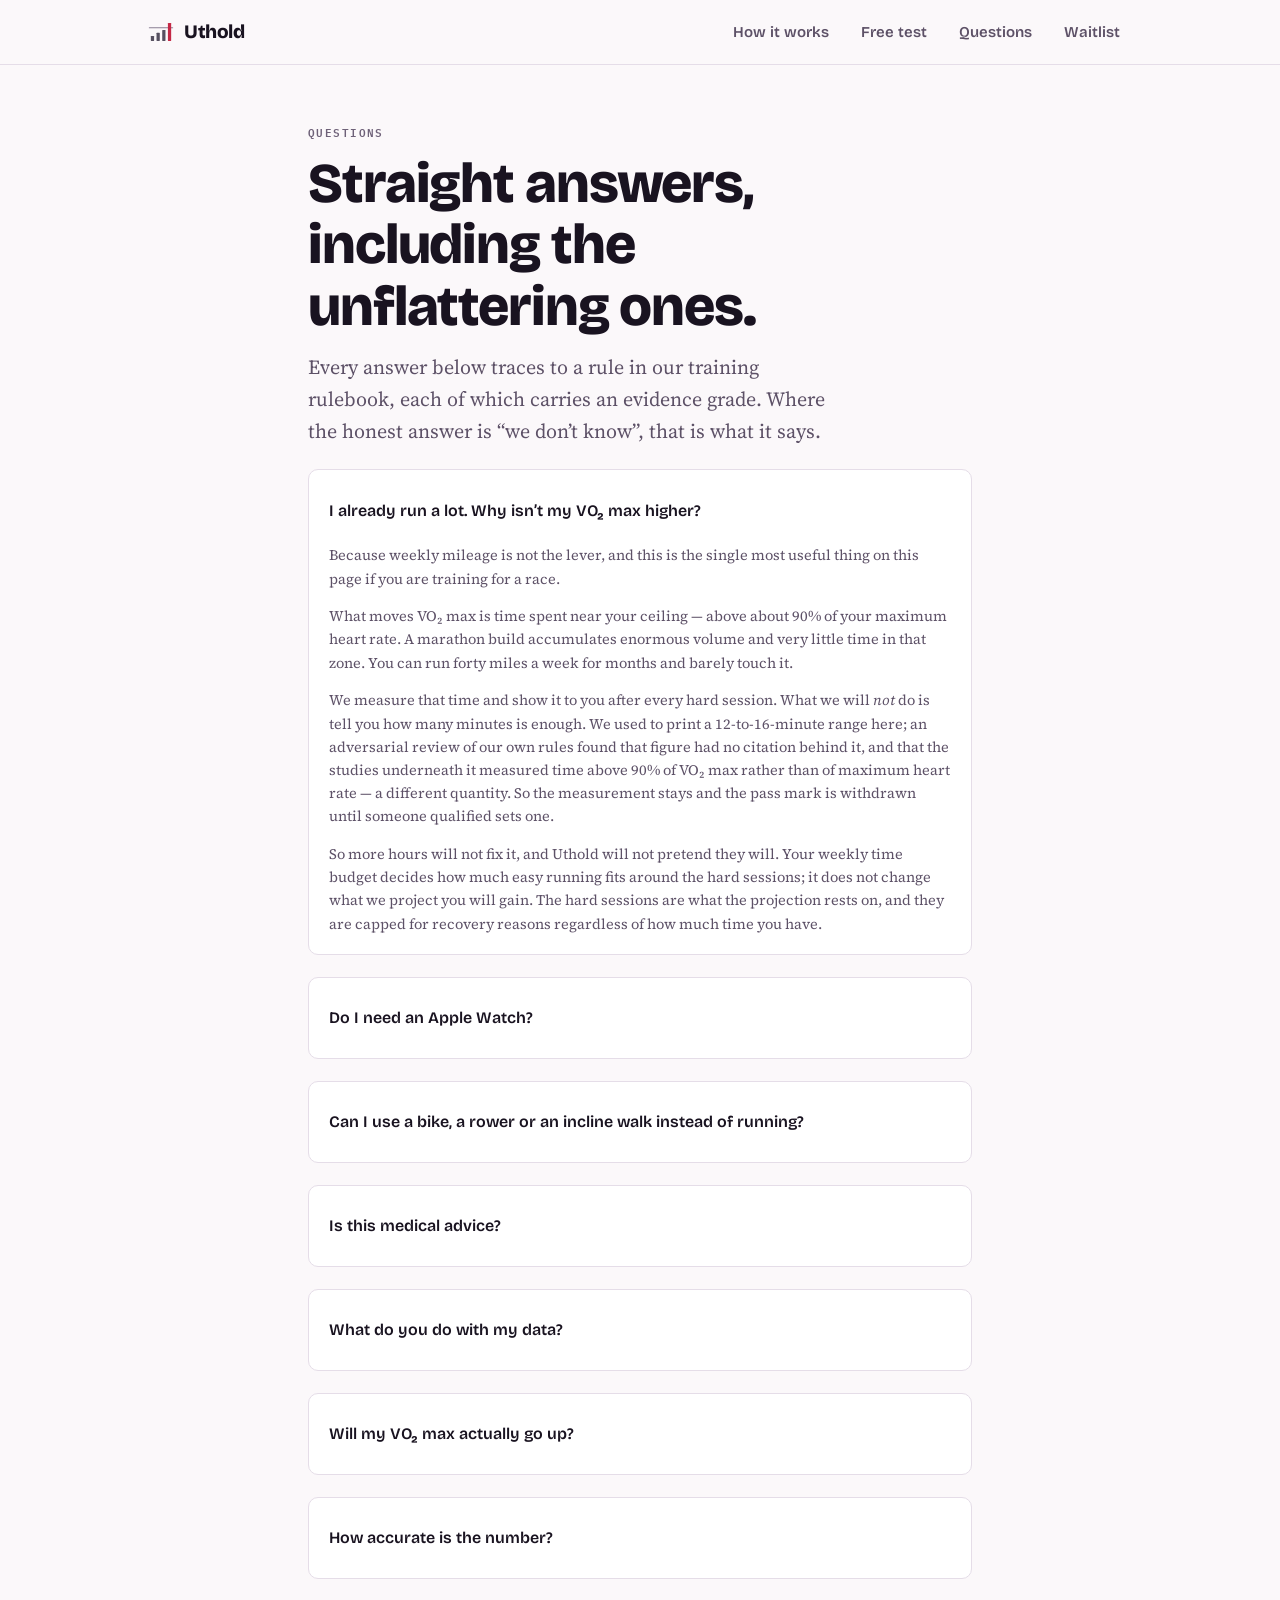
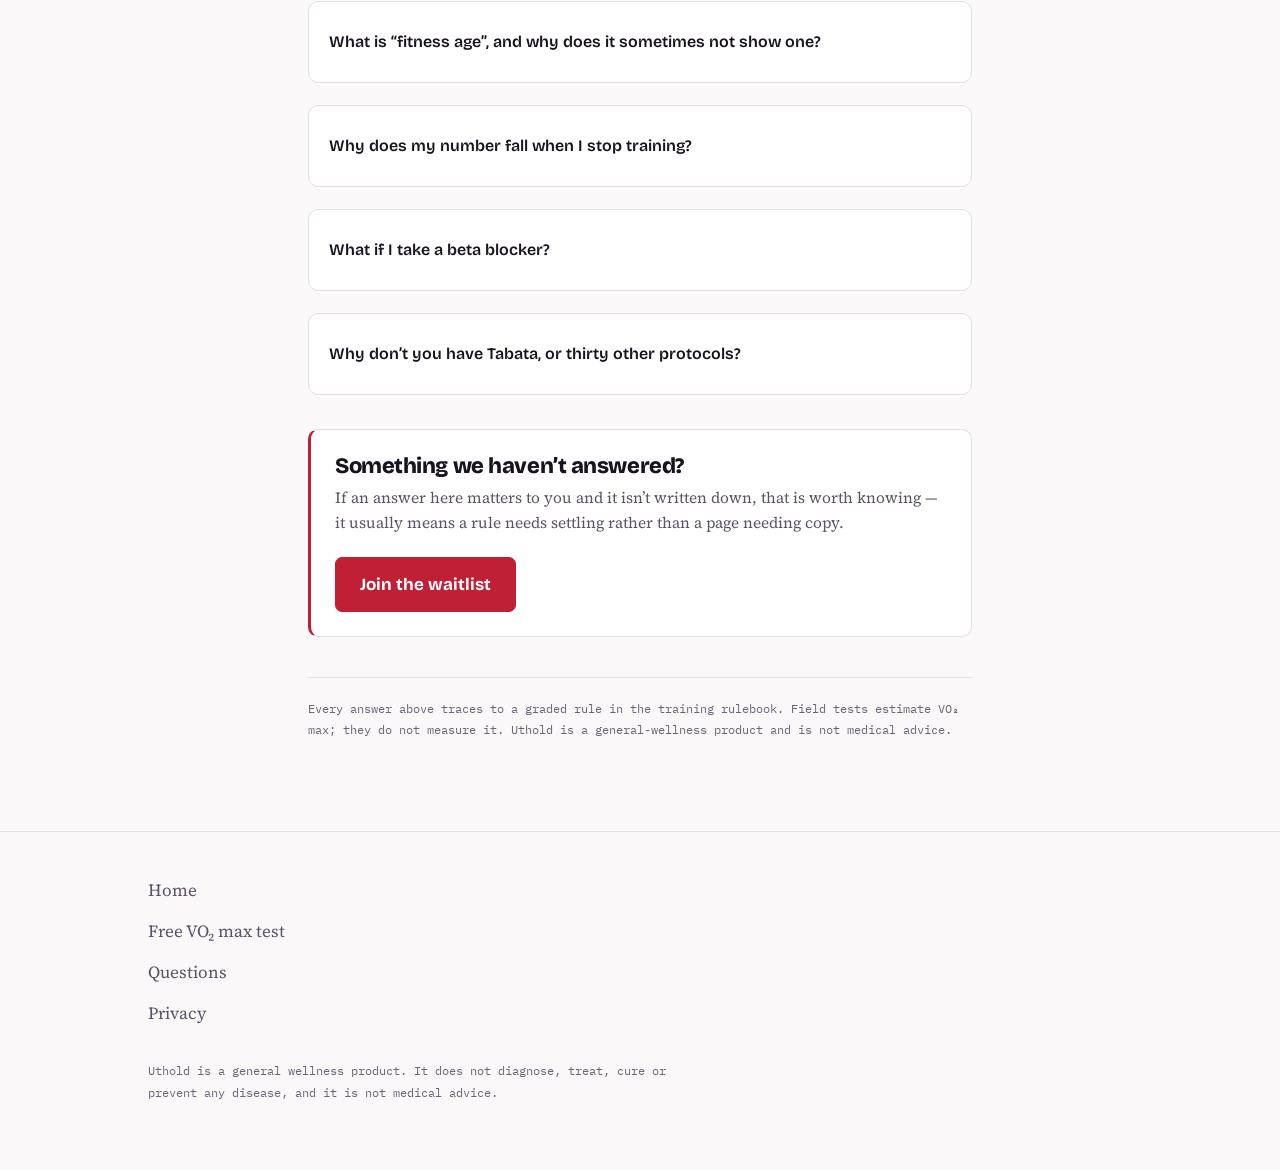
==== faq.html @ 78f5badb "Withdraw the 12-16 minute pass mark Co-Authored-By: Claude Opus 5 (1M context) <noreply@anthropic.co" ====
<!doctype html>
<html lang="en">
<head>
<meta charset="utf-8">
<meta name="viewport" content="width=device-width,initial-scale=1">
<!-- PRE-LAUNCH: delete this line at launch (see README.md) -->
<meta name="robots" content="noindex">
<title>Questions — Uthold</title>
<meta name="description" content="Straight answers about VO₂ max, what training can and cannot change, how accurate a field test is, and what Uthold does with your data.">
<link rel="icon" href="brand/favicon.svg" type="image/svg+xml">
<link rel="apple-touch-icon" href="brand/png/apple-touch-icon.png">
<link rel="preconnect" href="https://fonts.googleapis.com">
<link rel="preconnect" href="https://fonts.gstatic.com" crossorigin>
<link rel="stylesheet" href="https://fonts.googleapis.com/css2?family=Bricolage+Grotesque:opsz,wght@12..96,400;12..96,600;12..96,800&family=Source+Serif+4:opsz,wght@8..60,400;8..60,600&family=IBM+Plex+Mono:wght@400;500;600&display=swap">
<link rel="stylesheet" href="site.css">
<link rel="stylesheet" href="test.css">
</head>
<body>
<a class="skip" href="#main">Skip to content</a>

<header class="site-head">
  <div class="wrap">
    <a class="brand" href="index.html">
      <svg viewBox="0 0 64 64" aria-hidden="true" focusable="false">
        <rect x="2" y="20" width="60" height="3" rx="1.5" fill="var(--mark-ceiling)"/>
        <rect x="7" y="42" width="8" height="12" rx="1" fill="var(--mark-bars)"/>
        <rect x="21" y="34" width="8" height="20" rx="1" fill="var(--mark-bars)"/>
        <rect x="35" y="27" width="8" height="27" rx="1" fill="var(--mark-bars)"/>
        <rect x="49" y="10" width="8" height="44" rx="1" fill="var(--mark-hero)"/>
      </svg>
      Uthold
    </a>
    <nav class="site-nav" aria-label="Main">
      <a href="index.html#how">How it works</a>
      <a href="test.html">Free test</a>
      <a href="faq.html" aria-current="page">Questions</a>
      <a href="index.html#waitlist">Waitlist</a>
    </nav>
  </div>
</header>

<main id="main">
<div class="wrap">
  <header>
    <p class="eyebrow">Questions</p>
    <h1>Straight answers, including the unflattering ones.</h1>
    <p class="deck">Every answer below traces to a rule in our training rulebook, each of which
    carries an evidence grade. Where the honest answer is “we don’t know”, that is what it says.</p>
  </header>

  <details open>
    <summary>I already run a lot. Why isn’t my VO₂ max higher?</summary>
    <p style="margin-top:12px">Because weekly mileage is not the lever, and this is the single most
    useful thing on this page if you are training for a race.</p>
    <p>What moves VO₂ max is time spent near your ceiling — above about 90% of your maximum heart
    rate. A marathon build accumulates enormous volume and very little time in that zone. You can
    run forty miles a week for months and barely touch it.</p>
    <p>We measure that time and show it to you after every hard session. What we will <i>not</i>
    do is tell you how many minutes is enough. We used to print a 12-to-16-minute range here; an
    adversarial review of our own rules found that figure had no citation behind it, and that the
    studies underneath it measured time above 90% of VO₂ max rather than of maximum heart rate —
    a different quantity. So the measurement stays and the pass mark is withdrawn until someone
    qualified sets one.</p>
    <p style="margin-bottom:0">So more hours will not fix it, and Uthold will not pretend they
    will. Your weekly time budget decides how much easy running fits around the hard sessions; it
    does not change what we project you will gain. The hard sessions are what the projection rests
    on, and they are capped for recovery reasons regardless of how much time you have.</p>
  </details>
  <details>
    <summary>Do I need an Apple Watch?</summary>
    <p style="margin-top:12px">No. The <a href="test.html">field test on this site</a> runs in your
    browser with nothing but a stopwatch and somewhere flat to run or walk, and you can enter
    results by hand.</p>
    <p style="margin-bottom:0">A watch helps, because time above 90% of your maximum heart rate is
    the thing worth measuring and a chest strap or watch is how you measure it. Without one you
    still get the plan and the sessions; you lose the per-session feedback on whether you actually
    hit the intensity.</p>
  </details>
  <details>
    <summary>Can I use a bike, a rower or an incline walk instead of running?</summary>
    <p style="margin-top:12px">Yes, and the app supports it. But a swap is an <b>adaptation</b>,
    not a translation, and that distinction is the whole answer.</p>
    <p>Your maximum heart rate is not the same on a bike as it is running, and the gap is not a
    fixed number you can subtract. A heart-rate band derived from running can land at or above your
    actual maximum on a bike — which would turn a hard-but-doable interval into one nobody can
    complete. So we do not carry targets across modalities automatically, and we do not apply a
    universal offset, because there isn’t a defensible one.</p>
    <p style="margin-bottom:0">Where a modality-specific target exists, we use it. Where one
    doesn’t, the session falls back to effort-based guidance within whatever safety restrictions
    apply to you. Effort guidance does not guarantee a particular percentage of maximum.</p>
  </details>
  <details>
    <summary>Is this medical advice?</summary>
    <p style="margin-top:12px">No. Uthold is a general-wellness product. It does not diagnose,
    treat, cure or prevent any condition, and nothing in it is medical advice. If you have a
    reason to check with a doctor before training hard, check with a doctor.</p>
    <p>What we do have, which a disclaimer is not, is a screening step that can actually stop you.
    Report chest pain or pressure, unusual breathlessness, dizziness, fainting or palpitations and
    the app stops <b>all</b> training — not just the hard sessions — until you confirm a clinician
    has cleared you. Other answers restrict you to light activity only, which is less than the
    moderate training an all-clear allows.</p>
    <p style="margin-bottom:0">The same stop rule appears inside every hard session. If it triggers
    mid-workout the lock applies from that moment, and only confirmed clearance lifts it — not time
    passing, and not simply feeling better. It is a gate, not a notice you click past.</p>
  </details>
  <details>
    <summary>What do you do with my data?</summary>
    <p style="margin-top:12px">The field test on this site computes everything in your browser and
    transmits nothing. No account, no cookie from us, no record kept. Close the tab and it is gone.
    If you join the waitlist we store your email address and nothing else — your test result is
    never attached to it.</p>
    <p>In the app, health data is read-only and limited to the three types actually used. Nothing
    is passed to advertising or analytics, because there is no advertising or analytics SDK in it.
    The privacy manifest declares zero collected data types.</p>
    <p style="margin-bottom:0">One thing worth saying because most apps never check: we had written
    “never iCloud”, and then found the stored health record was being swept into ordinary device
    backups anyway. We fixed it. The full detail is in the <a href="privacy.html">privacy
    policy</a>, which is still a draft pending legal review.</p>
  </details>
  <details>
    <summary>Will my VO₂ max actually go up?</summary>
    <p style="margin-top:12px">Probably, and we will tell you roughly how much as a <b>range</b>,
    never a single number and never a promise. Over twelve weeks at the recommended time budget,
    people starting below the 40th percentile for their age typically gain about 2 to 5 mL/kg/min.
    Between the 40th and 79th, about 2 to 4.5.</p>
    <p>Above the 80th percentile the band we use starts at <b>zero</b>, deliberately. If you are
    already fit, a twelve-week block may not move the number at all, and an app that promises
    otherwise is guessing. Those bands describe what most people reach. They are not a floor, and
    individual responses vary a lot.</p>
    <p style="margin-bottom:0">There is a second catch worth knowing up front: a field test cannot
    resolve a small change. See the next answer.</p>
  </details>
  <details>
    <summary>How accurate is the number?</summary>
    <p style="margin-top:12px">A field test <b>estimates</b> VO₂ max. It does not measure it. Only
    a lab test with a mask measures it.</p>
    <p>The practical consequence is specific. For the Cooper 12-minute run, our <b>estimated</b>
    threshold for telling two comparable tests apart is about <b>320 metres</b>, which works out to
    roughly 7.2 mL/kg/min. For the Rockport walk it is about 4.5. A retest that moves less than
    that, we treat as inside the noise and say so rather than congratulating you. That threshold is
    our own working estimate, not a settled figure. And note the reverse: a change we cannot detect
    is not the same as no change.</p>
    <p style="margin-bottom:0">Watch estimates have their own problem — a wearable VO₂ max trend
    carries something like <b>13.3% error</b>, which is wider than most of the gains anyone is
    trying to see. That is why the app leads on minutes above 90% of your maximum heart rate, which
    is measured directly, instead of on a noisy weekly VO₂ max line.</p>
  </details>
  <details>
    <summary>What is “fitness age”, and why does it sometimes not show one?</summary>
    <p style="margin-top:12px">It is a <b>reference-equivalent</b> fitness age: the age at which
    the median person of your sex has the VO₂ max you just recorded. That is all it is. It is not
    your biological age, and it is not years added to or taken off your life — we will not put a
    number on either of those, because nothing here supports one.</p>
    <p>The reference is the Norwegian HUNT study, which covers roughly ages 20 to 70 and up.
    Beyond those edges no exact number is honest, because the reference cannot place you. So the
    app shows nothing rather than handing you the nearest row, and the free test on this site
    shows a bound instead — “75+”, or “25 or under”. A bound is true of anyone past the table;
    a number would be a claim about you specifically.</p>
    <p>That sounds pedantic until you see what the alternative does. Our own first implementation
    clamped to the edge of the table, so any male reading at or below 35.3 came back as “fitness
    age 75” however far below it went — meaning an 85-year-old with a genuinely poor result was
    told he had the fitness of a 75-year-old. Ten years <i>younger</i>, purely because the
    reference ran out. We had even written a test that asserted that behaviour, which is how it
    survived long enough to be embarrassing.</p>
    <p style="margin-bottom:0">It is worth knowing that other apps ship the clamped version as a
    feature. An app that tells you your fitness age is 23 and congratulates you on reversing ageing
    is usually telling you its table ran out. One more limit worth stating: HUNT's rows are age
    <i>groups</i>, not single years — the oldest is an open-ended 70 and over that cannot tell 72
    from 88 — so a fitness age near the edges is coarser than a single number makes it look.
    Norms from Loe et al., PLOS ONE, used under CC&nbsp;BY.</p>
  </details>

  <details>
    <summary>Why does my number fall when I stop training?</summary>
    <p style="margin-top:12px">Because that is what VO₂ max does, and it is why it has a sawtooth
    shape for anyone who trains in cycles. It climbs through a build, then falls back after the
    event. The fall is normal. It is also largely optional.</p>
    <p>The useful finding here is about <i>what</i> you cut. In the research, cutting training
    <b>volume</b> by two thirds held VO₂ max for fifteen weeks. Cutting the <b>intensity</b> by a
    third lost it. So between events, one or two genuinely hard sessions a week can hold a number
    that took months to build, while everything around them gets much smaller.</p>
    <p style="margin-bottom:0">Being straight about that evidence: it was measured in people who
    reduced their training, not in people who stopped and came back, and the subjects were young
    and previously untrained. It is a sound principle to plan around rather than a promise about
    your number, and how quickly fitness fades after fifty has not really been studied.</p>
  </details>
  <details>
    <summary>What if I take a beta blocker?</summary>
    <p style="margin-top:12px">We ask, and if you do, <b>we withhold heart-rate targets entirely</b>
    rather than adjusting them.</p>
    <p>Rate-limiting medication — beta blockers, verapamil, diltiazem, ivabradine and others —
    lowers your maximum heart rate by an amount nobody can predict from your age. There are
    published correction equations. The best of them, built for exactly this population, still
    carries around 18 beats per minute of error, which is wide enough to put a “90% of maximum”
    target somewhere unhelpful or somewhere unsafe. So we do not apply one.</p>
    <p style="margin-bottom:0">Instead the app uses, in order: a current exercise prescription from
    your clinician if you have one, targets measured while on your current medication, or
    effort-and-talk-test guidance. If your medication or dose changes, stored targets are
    invalidated rather than carried forward.</p>
  </details>
  <details>
    <summary>Why don’t you have Tabata, or thirty other protocols?</summary>
    <p style="margin-top:12px">Because we ship what we can defend, and a long protocol list is
    easier to market than to justify.</p>
    <p>Tabata is the clearest example. The 1996 study used a cycle ergometer at about 170% of
    VO₂ max-equivalent demand, in <b>seven young male physical-education students</b>, four
    exhaustive days a week plus a fifth day of additional work. The speed-skating team people
    remember was the protocol’s coaching origin, not the study population. The twenty-seconds-on
    version marketed today inherits none of that and cannot inherit its results. When researchers
    tested the marketed cycling version properly — 65 relatively sedentary adults aged 18 to 28,
    eight weeks — fitness improved with <b>no significant advantage</b> over the comparison
    programmes, and <b>lower enjoyment</b>.</p>
    <p style="margin-bottom:0">Our library is deliberately short, and every session in it carries
    an evidence grade you can read. Some are graded as unvalidated defaults, and we label them that
    way rather than dressing them up.</p>
  </details>

  <div class="after-test" style="margin-top:34px">
    <h2>Something we haven’t answered?</h2>
    <p>If an answer here matters to you and it isn’t written down, that is worth knowing — it
    usually means a rule needs settling rather than a page needing copy.</p>
    <a class="btn btn-primary" href="index.html#waitlist">Join the waitlist</a>
  </div>

  <footer>
    Every answer above traces to a graded rule in the training rulebook. Field tests estimate
    VO₂ max; they do not measure it. Uthold is a general-wellness product and is not medical advice.
  </footer>
</div>
</main>

<footer class="site-foot">
  <div class="wrap">
    <nav aria-label="Footer">
      <a href="index.html">Home</a>
      <a href="test.html">Free VO₂ max test</a>
      <a href="faq.html">Questions</a>
      <a href="privacy.html">Privacy</a>
    </nav>
    <p class="fine">Uthold is a general wellness product. It does not diagnose, treat, cure or
    prevent any disease, and it is not medical advice.</p>
  </div>
</footer>
</body>
</html>
---- site.css ----
/* Uthold — shared styles for the site and the field test.
   Tokens follow the measured palette in the root CLAUDE.md. Two values that
   vo2test.html shipped were below the floor and are corrected here:
     dark  ink-3 #7C6F87 -> #8A7F94   (was 4.01:1, text needs 4.5)
     dark  rule-2 #453B50 -> #736C7C  (was 1.65:1, control borders need 3.0)
     light ink-3 #8C7F96 -> #6E6178   (was 3.56:1)
     light rule-2 #D3C8D8 -> #8C7F96  (was 1.61:1)
     dark  sunk  #241E2D -> #1B1622   (put ink-3 at 4.27:1; also now properly
                                       recessed, as sunk already is in light)
   Run web/brand/contrast.mjs before changing any of them. */

:root{
  --ground:#FBF8FA; --surface:#FFFFFF; --sunk:#F3EEF3;
  --ink:#191320; --ink-2:#5D5167; --ink-3:#6E6178;
  --rule:#E5DDE8; --rule-2:#8C7F96;
  --arterial:#C01F35; --venous:#3A2F6E; --band:rgba(192,31,53,.07); --on-accent:#FFFFFF;
  --good:#15705A; --warn:#8A5210;
  --mark-bars:#565060; --mark-ceiling:#8A7F94; --mark-hero:#C42846;
  --display:"Bricolage Grotesque","Helvetica Neue",Arial,sans-serif;
  --body:"Source Serif 4",Georgia,serif;
  --mono:"IBM Plex Mono",ui-monospace,Menlo,monospace;
  --pad:clamp(16px,5vw,48px);
  --maxw:1080px;
}
@media (prefers-color-scheme:dark){:root:not([data-theme="light"]){
  --ground:#141019; --surface:#1D1825; --sunk:#1B1622;
  --ink:#F3EEF5; --ink-2:#A79AB1; --ink-3:#8A7F94;
  --rule:#3A3343; --rule-2:#736C7C;
  --arterial:#FF6376; --venous:#9A8BE8; --band:rgba(255,99,118,.10); --on-accent:#141019;
  --good:#4CC79F; --warn:#E0A356;
  --mark-bars:#A79AB1; --mark-ceiling:#6A6471; --mark-hero:#FF6376;
}}
:root[data-theme="dark"]{
  --ground:#141019; --surface:#1D1825; --sunk:#1B1622;
  --ink:#F3EEF5; --ink-2:#A79AB1; --ink-3:#8A7F94;
  --rule:#3A3343; --rule-2:#736C7C;
  --arterial:#FF6376; --venous:#9A8BE8; --band:rgba(255,99,118,.10); --on-accent:#141019;
  --good:#4CC79F; --warn:#E0A356;
  --mark-bars:#A79AB1; --mark-ceiling:#6A6471; --mark-hero:#FF6376;
}

*{box-sizing:border-box}
html{scroll-behavior:smooth}
body{margin:0;background:var(--ground);color:var(--ink);font-family:var(--body);
  font-size:17px;line-height:1.6;-webkit-font-smoothing:antialiased}
h1,h2,h3{font-family:var(--display);letter-spacing:-.02em;margin:0;line-height:1.1;text-wrap:balance}
p{margin:0 0 1em}
a{color:var(--arterial)}
a:hover{text-decoration-thickness:2px}
:focus-visible{outline:3px solid var(--arterial);outline-offset:3px;border-radius:3px}
img{max-width:100%;height:auto}
.wrap{max-width:var(--maxw);margin:0 auto;padding:0 var(--pad)}
.narrow{max-width:760px}
.eyebrow{font-family:var(--mono);font-size:11px;font-weight:600;letter-spacing:.13em;
  text-transform:uppercase;color:var(--ink-3);margin:0}
.skip{position:absolute;left:-9999px;top:0;background:var(--surface);color:var(--ink);
  padding:12px 18px;z-index:10;border:2px solid var(--arterial);border-radius:0 0 6px 0}
.skip:focus{left:0}

/* ---- header ---- */
.site-head{border-bottom:1px solid var(--rule);position:sticky;top:0;z-index:5;
  background:color-mix(in srgb,var(--ground) 92%,transparent);backdrop-filter:blur(8px)}
.site-head .wrap{display:flex;align-items:center;justify-content:space-between;gap:16px;
  min-height:64px;padding-top:10px;padding-bottom:10px}
.brand{display:flex;align-items:center;gap:10px;text-decoration:none;color:var(--ink);
  font-family:var(--display);font-weight:800;font-size:19px;letter-spacing:-.02em}
.brand svg{width:26px;height:26px;flex:none}
.site-nav{display:flex;align-items:center;gap:8px;flex-wrap:wrap}
.site-nav a{font-family:var(--display);font-size:15px;font-weight:600;color:var(--ink-2);
  text-decoration:none;padding:10px 12px;border-radius:6px;min-height:44px;display:flex;align-items:center}
.site-nav a:hover{color:var(--ink);background:var(--sunk)}

/* ---- buttons: min 44x44 touch targets ---- */
.btn{display:inline-flex;align-items:center;justify-content:center;gap:9px;
  min-height:48px;padding:13px 24px;border-radius:7px;border:1px solid transparent;
  font-family:var(--display);font-weight:700;font-size:17px;text-decoration:none;cursor:pointer}
/* white on the dark-theme accent is 2.88:1 — the label must flip with the theme */
.btn-primary{background:var(--arterial);color:var(--on-accent);border-color:var(--arterial)}
.btn-primary:hover{filter:brightness(1.08)}
.btn-ghost{background:transparent;color:var(--ink);border-color:var(--rule-2)}
.btn-ghost:hover{background:var(--sunk)}

/* ---- hero ---- */
/* vertical only: .hero is itself a .wrap, whose horizontal padding is the page gutter */
.hero{padding-top:clamp(48px,9vw,104px);padding-bottom:clamp(36px,6vw,64px)}
.hero h1{font-size:clamp(38px,6.6vw,68px);font-weight:800;margin:14px 0 0;max-width:16ch}
.hero .deck{font-size:clamp(18px,2.1vw,22px);color:var(--ink-2);margin:20px 0 0;max-width:54ch}
.cta-row{display:flex;gap:14px;flex-wrap:wrap;margin-top:32px;align-items:center}
.cta-note{font-family:var(--mono);font-size:12px;color:var(--ink-3);letter-spacing:.04em}

/* ---- generic section ---- */
section{padding:clamp(40px,7vw,80px) 0;border-top:1px solid var(--rule)}
section h2{font-size:clamp(26px,3.6vw,38px);font-weight:800;max-width:20ch}
section .lede{color:var(--ink-2);margin-top:14px;max-width:58ch;font-size:18px}

/* ---- the contrast: two columns ---- */
.versus{display:grid;grid-template-columns:repeat(2,minmax(0,1fr));gap:18px;margin-top:34px}
.vcard{background:var(--surface);border:1px solid var(--rule);border-radius:10px;padding:24px}
.vcard.ours{border-color:var(--arterial)}
.vcard h3{font-size:19px;font-weight:700;margin-bottom:10px}
.vcard p{color:var(--ink-2);font-size:15.5px;margin:0}
.vtag{font-family:var(--mono);font-size:10.5px;letter-spacing:.11em;text-transform:uppercase;
  color:var(--ink-3);display:block;margin-bottom:12px}
.vcard.ours .vtag{color:var(--arterial)}

/* ---- steps ---- */
.steps{display:grid;grid-template-columns:repeat(3,minmax(0,1fr));gap:20px;margin-top:38px;
  counter-reset:step}
.step{background:var(--surface);border:1px solid var(--rule);border-radius:10px;padding:24px}
.step h3{font-size:18px;font-weight:700;margin:14px 0 8px}
.step p{color:var(--ink-2);font-size:15.5px;margin:0}
.step .n{counter-increment:step;font-family:var(--mono);font-size:12px;font-weight:600;
  letter-spacing:.1em;color:var(--arterial)}
.step .n::before{content:"STEP " counter(step)}

/* ---- screenshots ---- */
.shots{display:grid;grid-template-columns:repeat(3,minmax(0,1fr));gap:24px;margin-top:38px}
.shot figcaption{font-size:15px;color:var(--ink-2);margin-top:14px}
.shot b{color:var(--ink);font-family:var(--display)}
.shot img{border-radius:14px;border:1px solid var(--rule);display:block;width:100%}

/* ---- evidence ---- */
.ev{background:var(--surface);border:1px solid var(--rule);border-left:3px solid var(--arterial);
  border-radius:8px;padding:22px 24px;margin-top:30px;max-width:64ch}
.ev p:last-child{margin-bottom:0}
.ev cite{display:block;font-family:var(--mono);font-size:11.5px;color:var(--ink-3);
  font-style:normal;margin-top:14px;line-height:1.7}

/* ---- waitlist ---- */
.signup{background:var(--surface);border:1px solid var(--rule);border-radius:10px;
  padding:clamp(24px,4vw,38px);margin-top:30px;max-width:620px}
.signup label{display:block;font-family:var(--mono);font-size:11px;letter-spacing:.09em;
  text-transform:uppercase;color:var(--ink-3);margin-bottom:6px}
.signup input[type=email]{width:100%;padding:13px 14px;min-height:48px;font-family:var(--mono);
  font-size:15px;color:var(--ink);background:var(--ground);border:1px solid var(--rule-2);border-radius:6px}
.signup .btn{width:100%;margin-top:14px}
.signup .small{font-size:14px;color:var(--ink-2);margin:16px 0 0}

/* ---- footer ---- */
.site-foot{border-top:1px solid var(--rule);padding:38px 0 56px;margin-top:20px}
.foot-grid{display:flex;justify-content:space-between;gap:28px;flex-wrap:wrap;align-items:flex-start}
.site-foot a{color:var(--ink-2);text-decoration:none;display:block;padding:7px 0;min-height:24px}
.site-foot a:hover{color:var(--ink);text-decoration:underline}
.fine{font-family:var(--mono);font-size:11.5px;line-height:1.85;color:var(--ink-3);
  margin-top:26px;max-width:80ch}

@media (max-width:860px){
  .versus,.steps,.shots{grid-template-columns:1fr}
  .shots{max-width:420px}
}
@media (prefers-reduced-motion:reduce){
  html{scroll-behavior:auto}
  *{transition:none!important;animation:none!important}
}

/* ---- single-screenshot showcase ---- */
.showcase{display:grid;grid-template-columns:minmax(0,340px) minmax(0,1fr);gap:clamp(28px,5vw,64px);
  margin-top:38px;align-items:center}
.showcase img{border-radius:16px;border:1px solid var(--rule);display:block;width:100%}
.showcase dl{margin:0}
.showcase dt{font-family:var(--display);font-weight:700;font-size:18px;margin-top:24px}
.showcase dt:first-of-type{margin-top:0}
.showcase dd{margin:7px 0 0;color:var(--ink-2);font-size:15.5px}
@media (max-width:860px){.showcase{grid-template-columns:1fr}.showcase img{max-width:340px}}

/* sticky header would otherwise cover anchored section headings */
html{scroll-padding-top:84px}
section[id]{scroll-margin-top:84px}

/* narrow: brand on its own row so the nav wraps left-aligned instead of
   straddling the logo */
@media (max-width:620px){
  .site-head{position:static}
  .site-head .wrap{flex-direction:column;align-items:flex-start;gap:2px;padding-bottom:6px}
  .site-nav{margin-left:-12px}
  .site-nav a{font-size:14.5px;padding:9px 12px}
  html{scroll-padding-top:16px}
  section[id]{scroll-margin-top:16px}
}

/* mirrored showcase: image on the right, so consecutive blocks alternate */
.showcase.flip{grid-template-columns:minmax(0,1fr) minmax(0,340px)}
.showcase.flip img{order:2}
@media (max-width:860px){
  .showcase.flip{grid-template-columns:1fr}
  .showcase.flip img{order:-1}
}

/* the watch capture is near-square, unlike the phone renders — keep it small so
   it reads as a watch rather than a cropped phone */
.showcase.watch{grid-template-columns:minmax(0,1fr) minmax(0,300px)}
.showcase.watch img{order:2;border-radius:12px;max-width:300px}
.showcase.watch .real{font-family:var(--mono);font-size:11px;letter-spacing:.11em;
  text-transform:uppercase;color:var(--good);margin:0 0 14px}
@media (max-width:860px){
  .showcase.watch{grid-template-columns:1fr}
  .showcase.watch img{order:-1}
}
---- test.css ----
/* Field-test components. Structure and behaviour are unchanged from the
   repo-root vo2test.html; only the presentation is restyled onto site.css.
   Tokens come from site.css, which corrects two contrast failures the
   original shipped (see the comment at the top of that file). */
main .wrap{max-width:760px;padding-bottom:70px}
main header{padding:clamp(34px,6vw,58px) 0 0}
main h1{font-size:clamp(34px,6.2vw,56px);font-weight:800;margin:12px 0 0}
.deck{font-size:clamp(17px,2vw,20px);color:var(--ink-2);margin-top:14px;max-width:52ch}
.num{font-family:var(--mono);font-variant-numeric:tabular-nums}

.safety{margin:26px 0 0;padding:16px 18px;background:var(--surface);border:1px solid var(--rule);
  border-left:3px solid var(--warn);border-radius:6px;font-size:14.5px;color:var(--ink-2)}
.safety b{color:var(--ink)}
/* .chk must beat the `main label` rule below, which is for field labels only */
main label.chk{display:flex;gap:10px;align-items:flex-start;margin:12px 0 0;font-size:15px;
  font-family:var(--body);text-transform:none;letter-spacing:0;color:var(--ink);cursor:pointer;
  line-height:1.5;min-height:44px;padding:4px 0}
main label.chk input{width:auto;margin-top:4px;flex:none;min-width:20px;min-height:20px;
  accent-color:var(--arterial)}
#screenMsg{display:none;margin-top:14px;padding:13px 15px;border-radius:6px;background:var(--band);
  border:1px solid var(--arterial);color:var(--ink);font-size:14.5px;line-height:1.55}

.card{margin:22px 0 0;background:var(--surface);border:1px solid var(--rule);border-radius:10px;padding:24px}
.card h2{font-size:21px;font-weight:700;margin-bottom:4px}
.hint{font-size:14px;color:var(--ink-3);margin:0 0 16px}

.tabs{display:flex;border:1px solid var(--rule-2);border-radius:7px;overflow:hidden;margin-bottom:18px}
.tabs button{flex:1;appearance:none;border:0;background:var(--sunk);color:var(--ink-2);
  font-family:var(--display);font-size:14.5px;font-weight:600;padding:13px 8px;min-height:48px;
  cursor:pointer;border-right:1px solid var(--rule-2)}
.tabs button:last-child{border-right:0}
/* selected state carries a marker as well as a colour */
.tabs button[aria-selected="true"]{background:var(--arterial);color:var(--on-accent)}
.tabs button[aria-selected="true"]::before{content:"\2713";margin-right:7px}

.grid{display:grid;grid-template-columns:repeat(2,minmax(0,1fr));gap:16px}
@media (max-width:560px){.grid{grid-template-columns:1fr}}
main label{display:block;font-family:var(--mono);font-size:11px;letter-spacing:.08em;
  text-transform:uppercase;color:var(--ink-3);margin-bottom:6px}
main label[for]{color:var(--ink-3)}
main input,main select{width:100%;padding:12px 13px;min-height:48px;font-family:var(--mono);
  font-size:15px;color:var(--ink);background:var(--ground);border:1px solid var(--rule-2);border-radius:6px}
.row-unit{display:grid;grid-template-columns:1fr auto;gap:8px}

.go{margin-top:20px;width:100%;appearance:none;border:0;border-radius:7px;background:var(--arterial);
  color:var(--on-accent);font-family:var(--display);font-weight:700;font-size:17px;padding:15px;
  min-height:52px;cursor:pointer}
.go:disabled{opacity:.55;cursor:not-allowed}

.timer{margin-top:16px;display:flex;align-items:center;gap:14px;flex-wrap:wrap}
.clock{font-family:var(--mono);font-variant-numeric:tabular-nums;font-size:34px;font-weight:600;letter-spacing:-.02em}
.tbtn{appearance:none;border:1px solid var(--rule-2);background:var(--sunk);color:var(--ink);
  font-family:var(--display);font-weight:600;font-size:14px;padding:12px 18px;min-height:44px;
  border-radius:6px;cursor:pointer}

#result{display:none;margin-top:22px}
#result.show{display:block}
.score{background:var(--surface);border:1px solid var(--rule);border-radius:10px;overflow:hidden}
.score .top{padding:28px 24px;border-bottom:1px solid var(--rule);background:var(--band)}
.big{font-family:var(--mono);font-variant-numeric:tabular-nums;font-size:clamp(46px,11vw,68px);
  font-weight:600;line-height:1;color:var(--arterial);letter-spacing:-.03em}
.unit{font-family:var(--mono);font-size:13px;color:var(--ink-3);letter-spacing:.06em;margin-top:8px}
.facts{display:grid;grid-template-columns:repeat(3,minmax(0,1fr))}
.fact{padding:18px 20px;border-right:1px solid var(--rule)}
.fact:last-child{border-right:0}
.fact .k{font-family:var(--mono);font-size:10.5px;letter-spacing:.1em;text-transform:uppercase;color:var(--ink-3)}
.fact .v{font-family:var(--display);font-size:24px;font-weight:700;margin-top:6px;letter-spacing:-.02em}
@media (max-width:560px){.facts{grid-template-columns:1fr}
  .fact{border-right:0;border-bottom:1px solid var(--rule)}.fact:last-child{border-bottom:0}}

.bar{height:10px;border-radius:5px;background:var(--sunk);border:1px solid var(--rule);
  position:relative;margin:14px 24px 22px;overflow:hidden}
.bar i{position:absolute;inset:0 auto 0 0;background:var(--arterial);border-radius:4px}
.barlabels{display:flex;justify-content:space-between;font-family:var(--mono);font-size:10.5px;
  color:var(--ink-3);margin:0 24px 20px}

.share{margin-top:16px;padding:16px 18px;background:var(--sunk);border:1px solid var(--rule);
  border-radius:7px;font-family:var(--mono);font-size:13.5px;line-height:1.6;color:var(--ink)}
.copy{margin-top:10px;appearance:none;border:1px solid var(--rule-2);background:var(--surface);
  color:var(--ink);font-family:var(--display);font-weight:600;font-size:14px;padding:12px 18px;
  min-height:44px;border-radius:6px;cursor:pointer}

main details{margin-top:22px;background:var(--surface);border:1px solid var(--rule);
  border-radius:10px;padding:18px 20px}
main summary{cursor:pointer;font-family:var(--display);font-weight:600;font-size:16px;
  min-height:44px;display:flex;align-items:center}
main details p,main details li{font-size:14.5px;color:var(--ink-2)}
main details ol{padding-left:1.2em}

main > .wrap > footer{margin-top:40px;padding-top:20px;border-top:1px solid var(--rule);
  font-family:var(--mono);font-size:11.5px;line-height:1.85;color:var(--ink-3)}

.after-test{margin-top:30px;padding:24px;background:var(--surface);border:1px solid var(--rule);
  border-left:3px solid var(--arterial);border-radius:10px}
.after-test h2{font-size:22px;font-weight:800;margin-bottom:8px}
.after-test p{color:var(--ink-2);font-size:15.5px}
.after-test .btn{margin-top:6px}
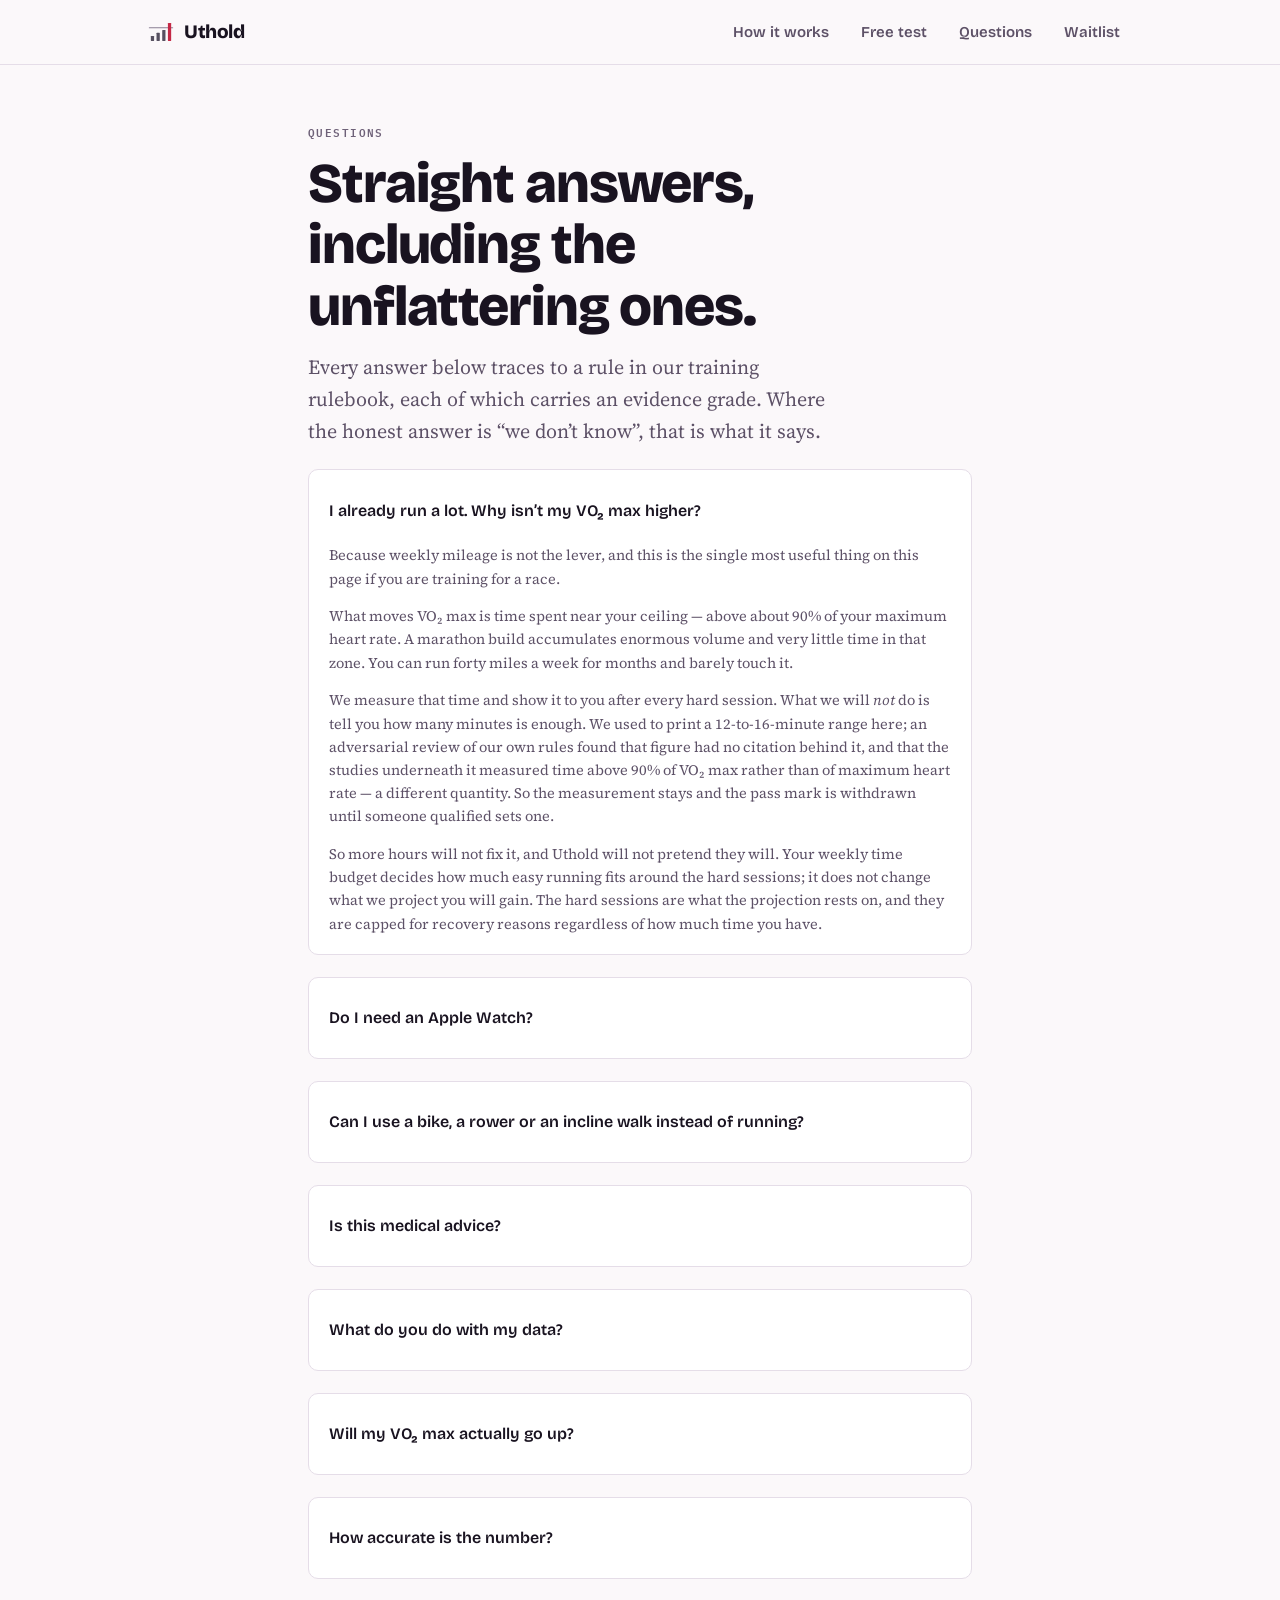
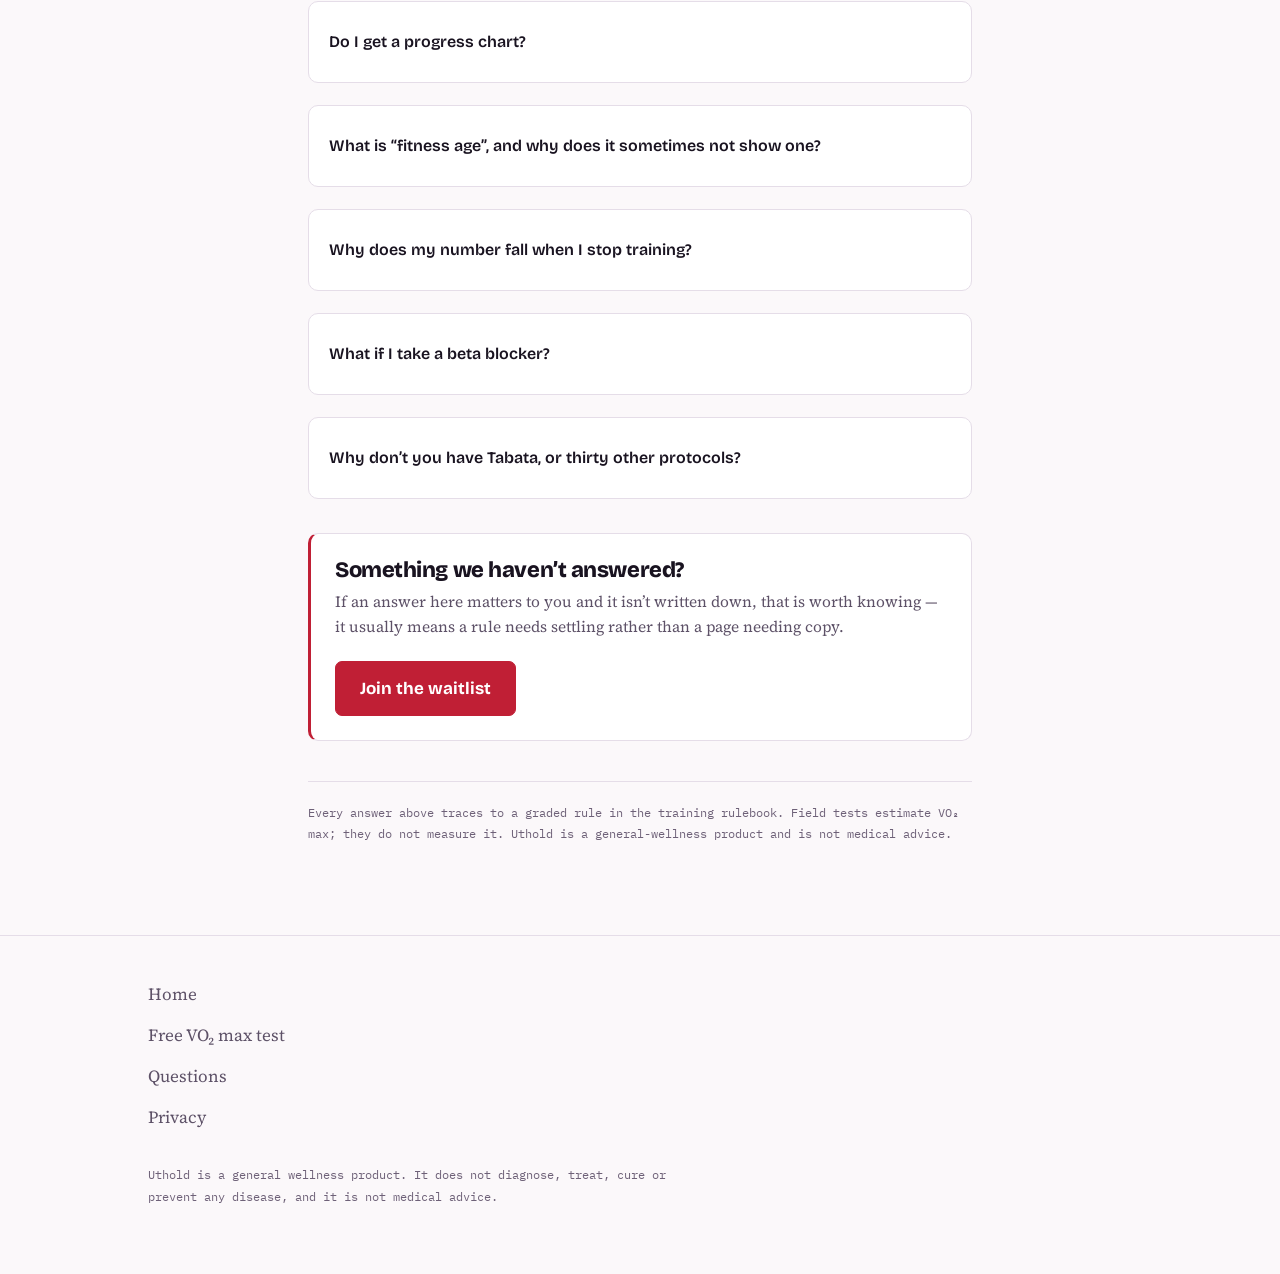
==== commit 7f93ca48: "The sawtooth chart Co-Authored-By: Claude Opus 5 (1M context) <noreply@anthropic.com>" ====
--- a/faq.html
+++ b/faq.html
@@ -145,6 +145,28 @@
     trying to see. That is why the app leads on minutes above 90% of your maximum heart rate, which
     is measured directly, instead of on a noisy weekly VO₂ max line.</p>
   </details>
+  <details>
+    <summary>Do I get a progress chart?</summary>
+    <p style="margin-top:12px">Yes, and most of the design work went into deciding what to leave
+    off it.</p>
+    <p>You get your change since baseline over time, with three things every competitor’s chart
+    does that ours doesn’t. Each source is kept as <b>its own history</b> — a Cooper result and a
+    watch estimate measure different things, so they never share a line. Results are plotted as
+    separate points rather than joined into a curve, because a smooth line through field tests
+    draws confidence that isn’t in the data. And the test’s change threshold is drawn on the chart
+    as a band, so you can see which of your results have actually moved enough to be distinguished
+    from noise.</p>
+    <p>In practice a lot of them won’t have. That is the honest part: the post-race decline is
+    usually visible on the chart and still inside the band. So the app tells you the drop is there
+    and that it cannot yet be told from measurement noise, and then it stops — no “improving”, no
+    fitted slope, no predicted date you’ll be back, no fitness-age curve. We draw the line where
+    our own measurement stops being trustworthy and we don’t tell you a story inside it.</p>
+    <p style="margin-bottom:0">One practical note if you’re about to take your first test: treat
+    it as a practice run. The Cooper result is dominated by pacing for anyone who hasn’t done one
+    before, so an early “improvement” is often just you pacing it better the second time. Same
+    test, same route, same time of day is what makes a comparison mean anything.</p>
+  </details>
+
   <details>
     <summary>What is “fitness age”, and why does it sometimes not show one?</summary>
     <p style="margin-top:12px">It is a <b>reference-equivalent</b> fitness age: the age at which
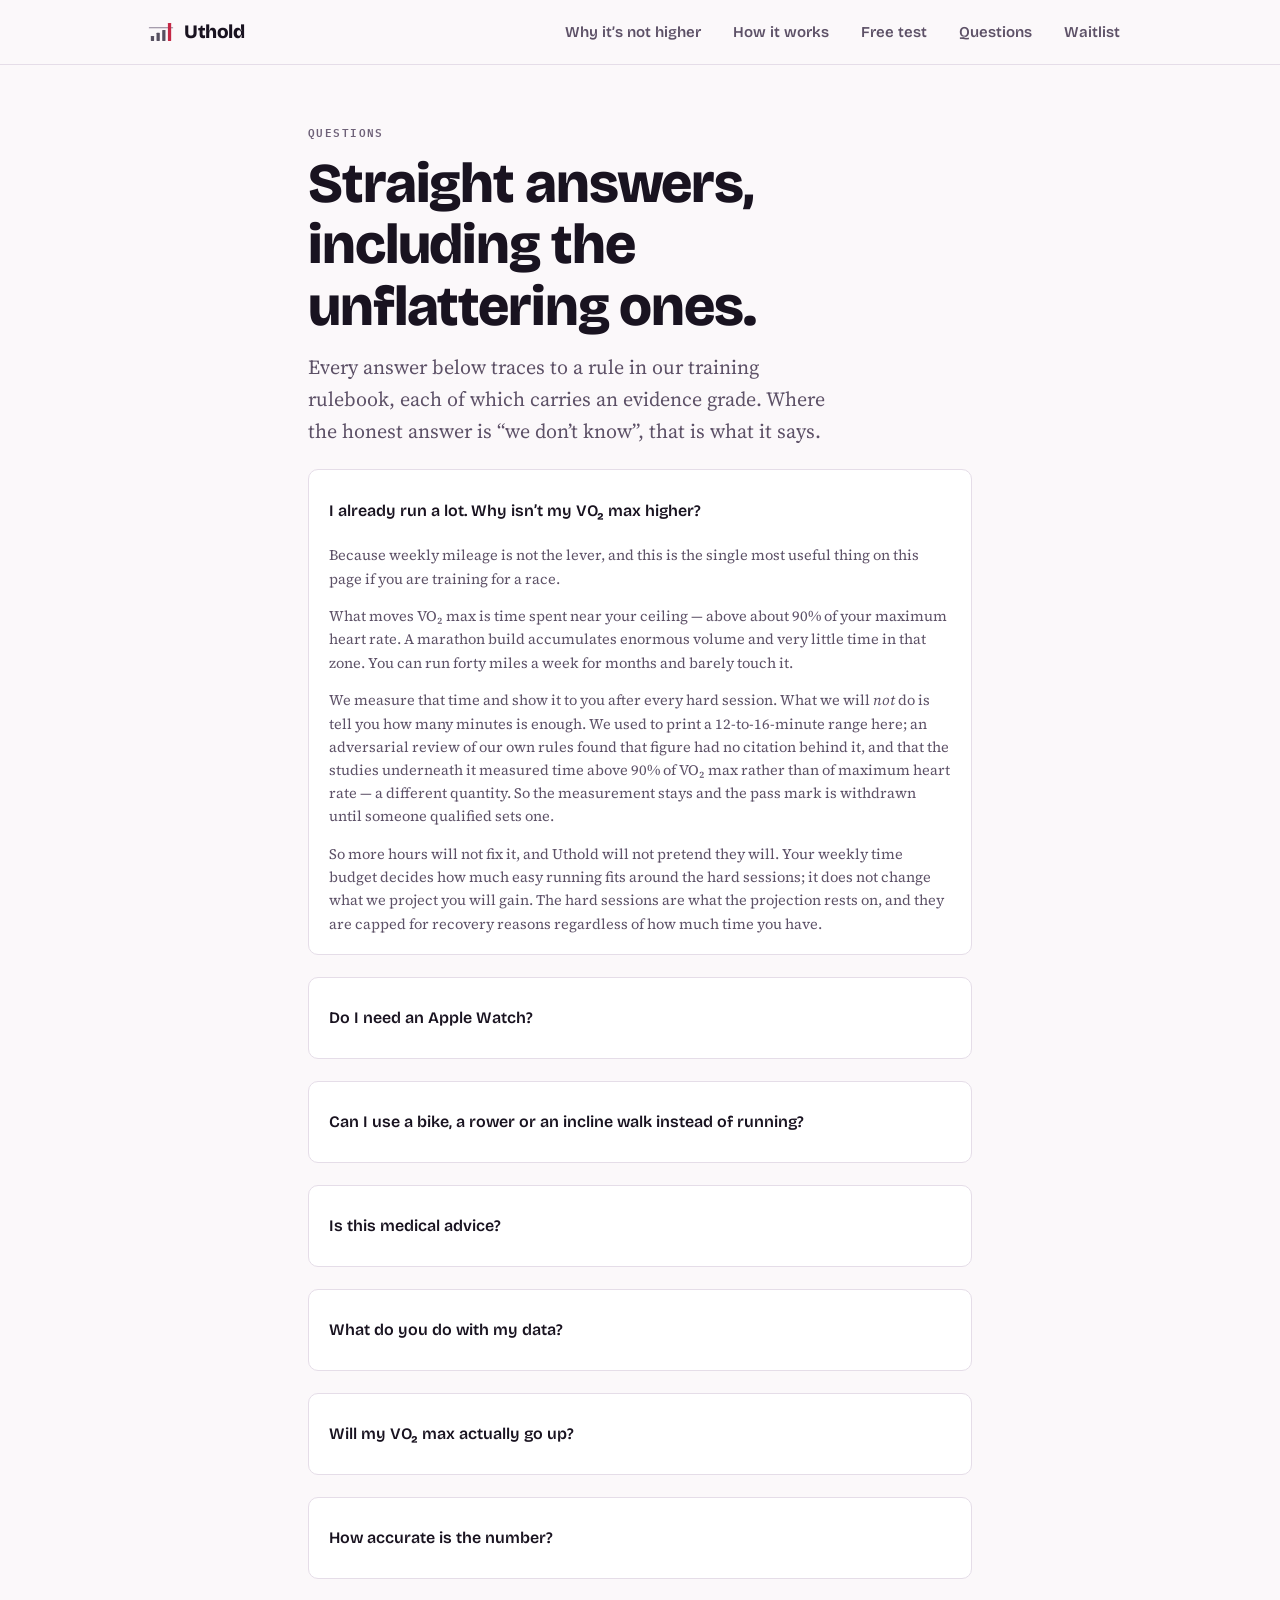
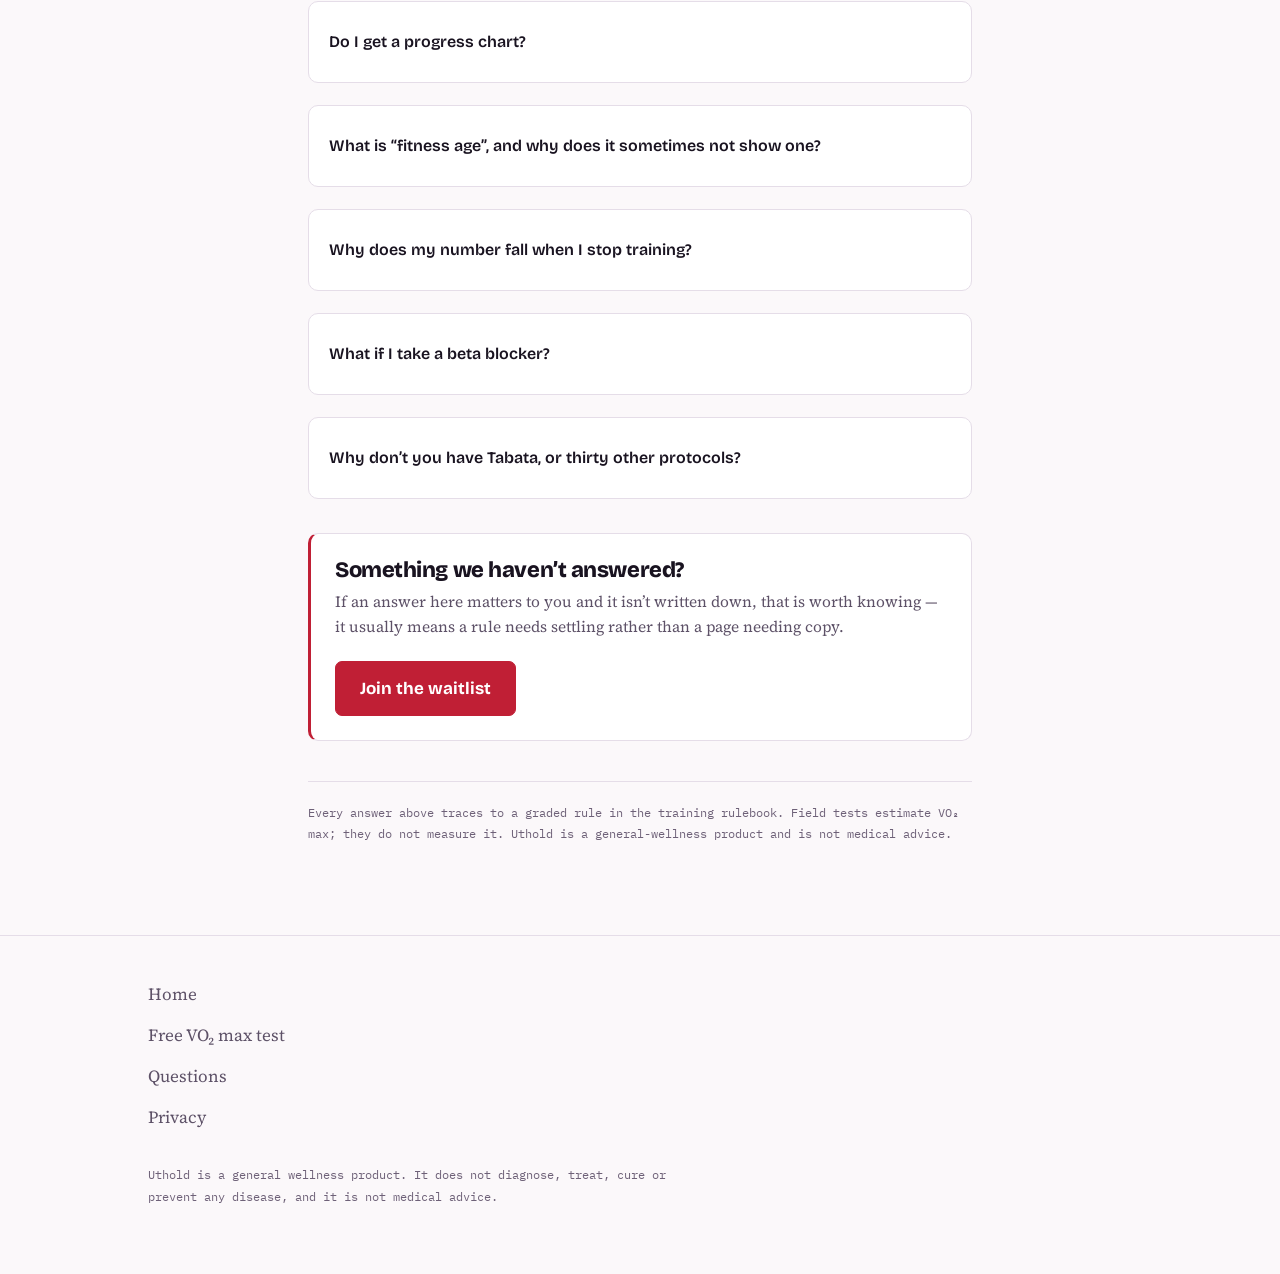
==== commit 43989b26: "One nav everywhere; remove two false claims Co-Authored-By: Claude Opus 5 (1M context) <noreply@anth" ====
--- a/faq.html
+++ b/faq.html
@@ -31,6 +31,7 @@
       Uthold
     </a>
     <nav class="site-nav" aria-label="Main">
+      <a href="index.html#volume">Why it’s not higher</a>
       <a href="index.html#how">How it works</a>
       <a href="test.html">Free test</a>
       <a href="faq.html" aria-current="page">Questions</a>
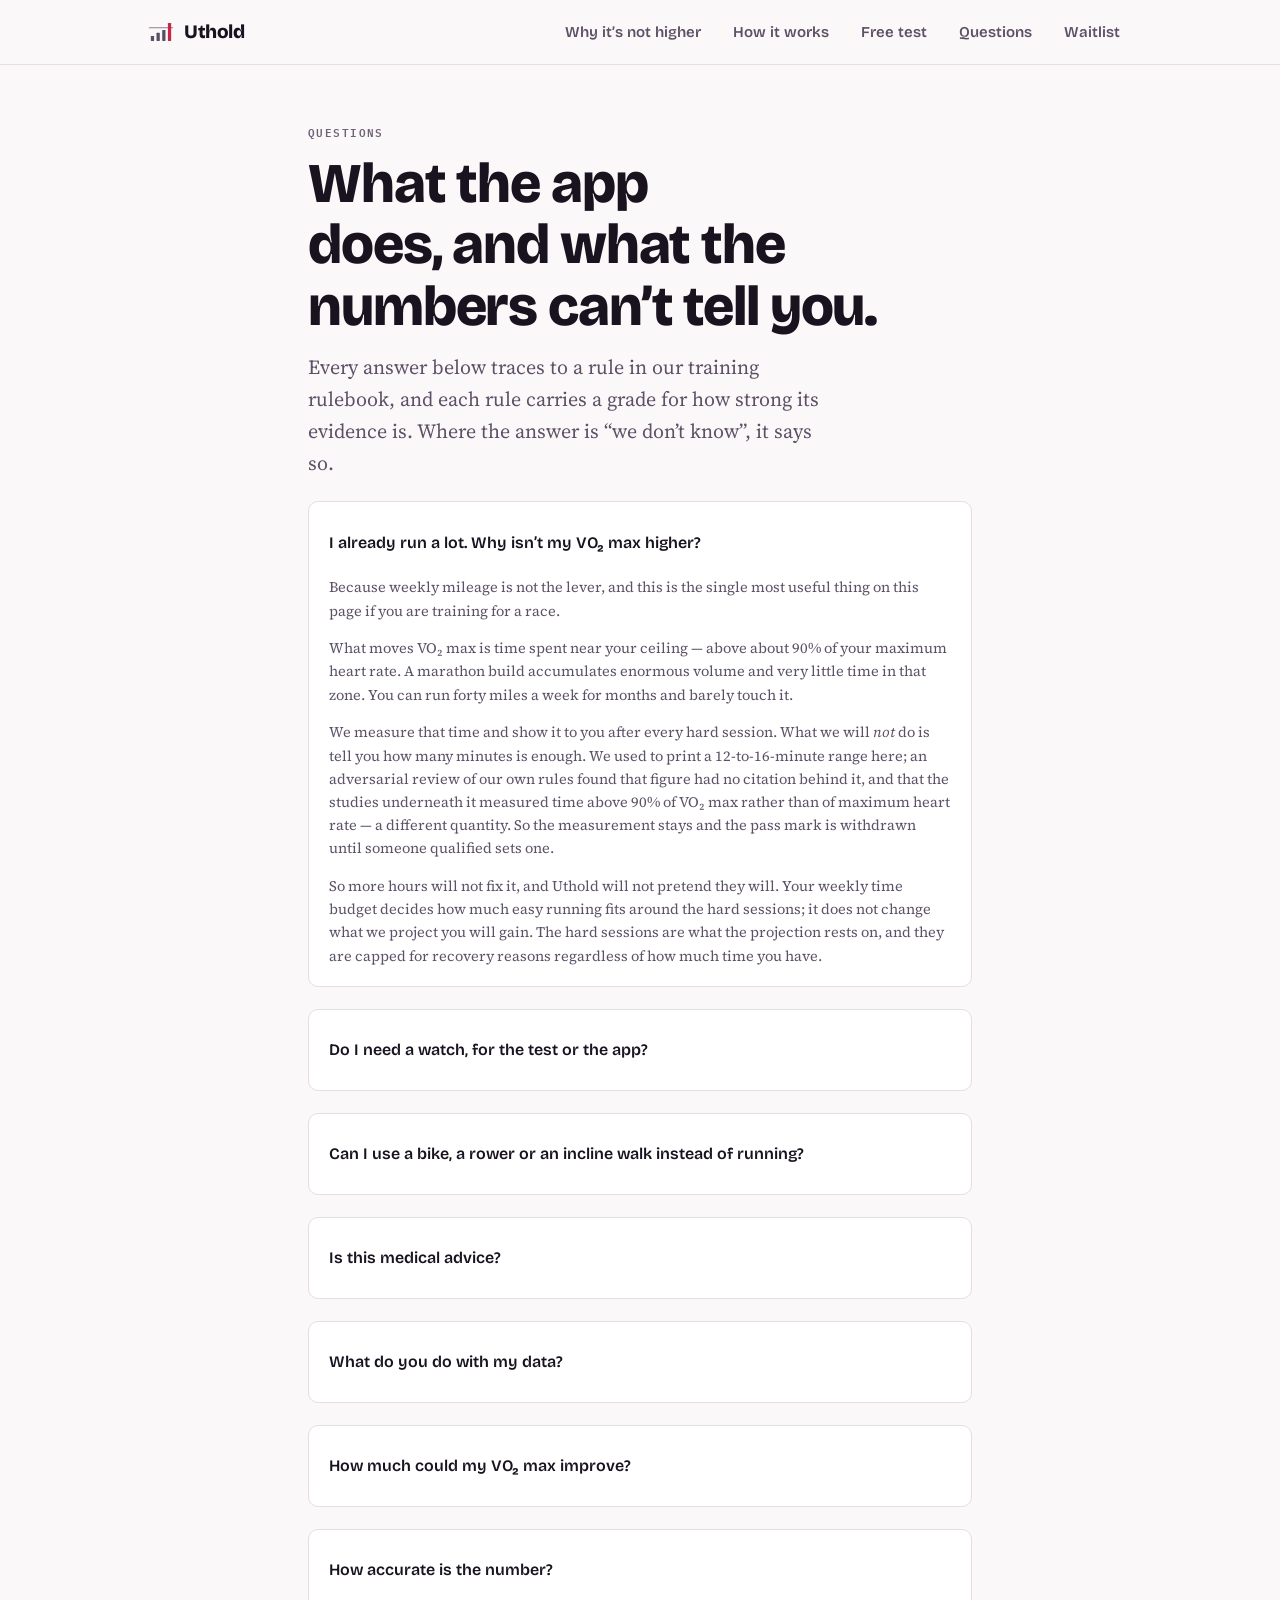
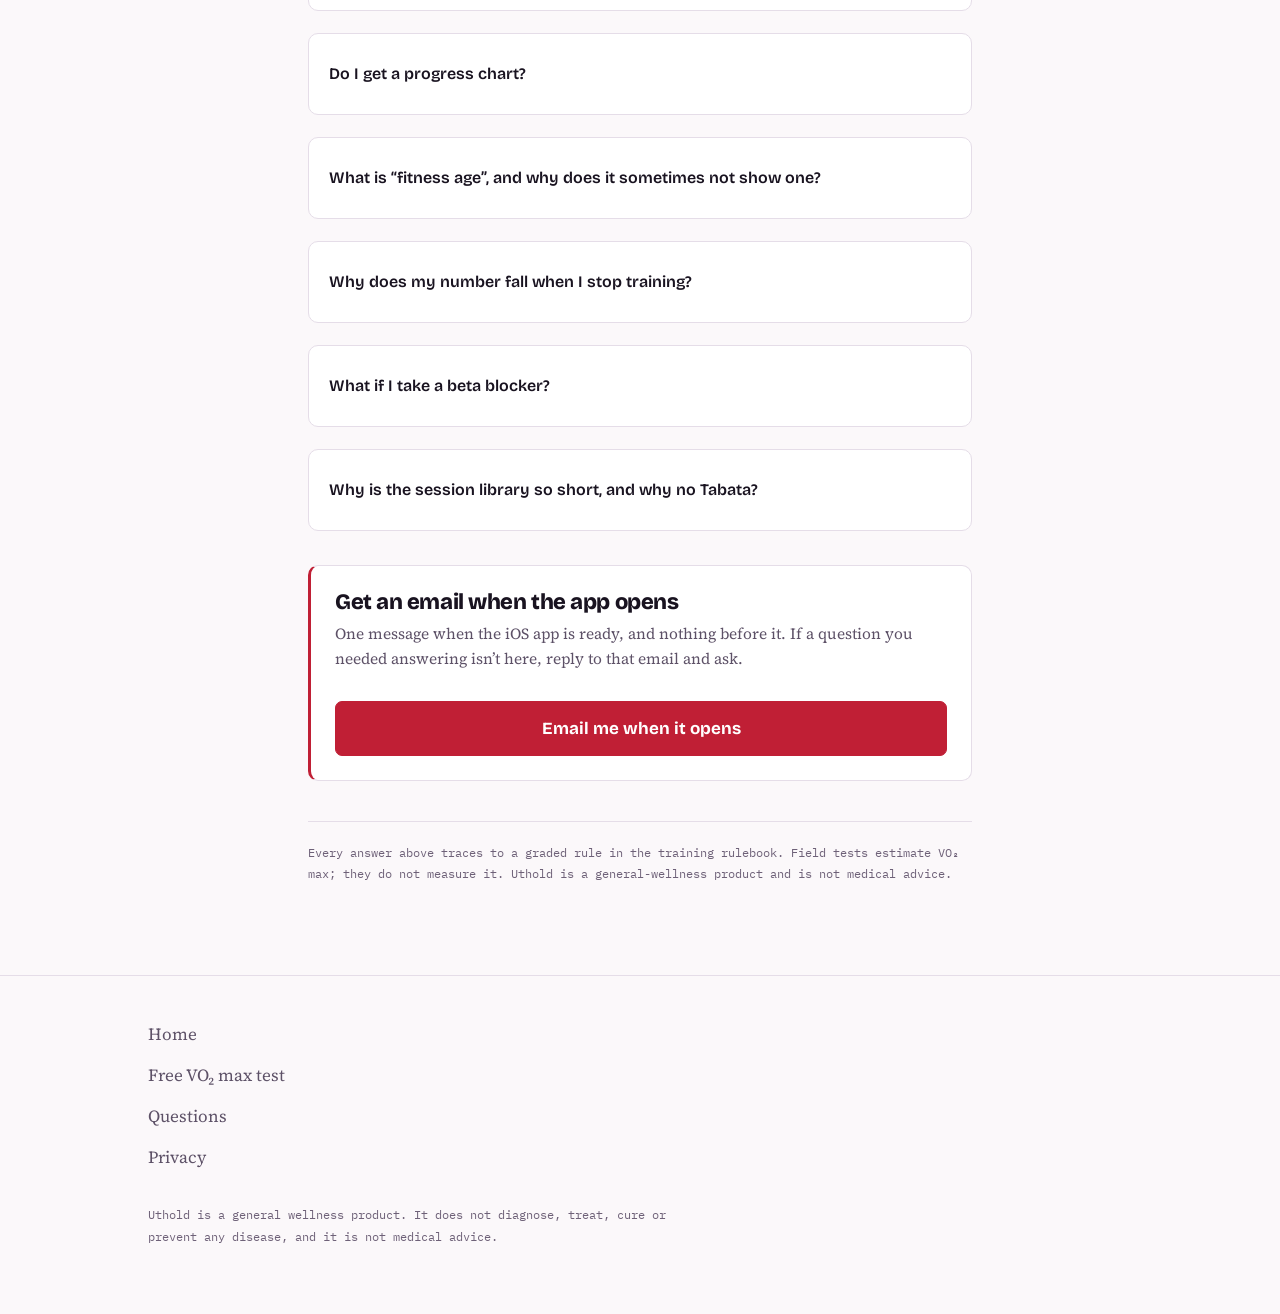
==== commit 8ce1bb72: "Copy pass Co-Authored-By: Claude Opus 5 (1M context) <noreply@anthropic.com>" ====
--- a/faq.html
+++ b/faq.html
@@ -44,9 +44,9 @@
 <div class="wrap">
   <header>
     <p class="eyebrow">Questions</p>
-    <h1>Straight answers, including the unflattering ones.</h1>
-    <p class="deck">Every answer below traces to a rule in our training rulebook, each of which
-    carries an evidence grade. Where the honest answer is “we don’t know”, that is what it says.</p>
+    <h1>What the app does, and what the numbers can’t tell you.</h1>
+    <p class="deck">Every answer below traces to a rule in our training rulebook, and each rule
+    carries a grade for how strong its evidence is. Where the answer is “we don’t know”, it says so.</p>
   </header>
 
   <details open>
@@ -68,7 +68,7 @@
     on, and they are capped for recovery reasons regardless of how much time you have.</p>
   </details>
   <details>
-    <summary>Do I need an Apple Watch?</summary>
+    <summary>Do I need a watch, for the test or the app?</summary>
     <p style="margin-top:12px">No. The <a href="test.html">field test on this site</a> runs in your
     browser with nothing but a stopwatch and somewhere flat to run or walk, and you can enter
     results by hand.</p>
@@ -79,8 +79,8 @@
   </details>
   <details>
     <summary>Can I use a bike, a rower or an incline walk instead of running?</summary>
-    <p style="margin-top:12px">Yes, and the app supports it. But a swap is an <b>adaptation</b>,
-    not a translation, and that distinction is the whole answer.</p>
+    <p style="margin-top:12px">Yes, and the app supports it. The catch is that changing
+    activity changes your heart-rate targets.</p>
     <p>Your maximum heart rate is not the same on a bike as it is running, and the gap is not a
     fixed number you can subtract. A heart-rate band derived from running can land at or above your
     actual maximum on a bike — which would turn a hard-but-doable interval into one nobody can
@@ -113,13 +113,12 @@
     <p>In the app, health data is read-only and limited to the three types actually used. Nothing
     is passed to advertising or analytics, because there is no advertising or analytics SDK in it.
     The privacy manifest declares zero collected data types.</p>
-    <p style="margin-bottom:0">One thing worth saying because most apps never check: we had written
-    “never iCloud”, and then found the stored health record was being swept into ordinary device
-    backups anyway. We fixed it. The full detail is in the <a href="privacy.html">privacy
-    policy</a>, which is still a draft pending legal review.</p>
-  </details>
-  <details>
-    <summary>Will my VO₂ max actually go up?</summary>
+    <p style="margin-bottom:0">We had written “never iCloud”, then found the stored health record
+    was being swept into ordinary device backups anyway. We fixed it. The detail is in the
+    <a href="privacy.html">privacy policy</a>, still a draft pending legal review.</p>
+  </details>
+  <details>
+    <summary>How much could my VO₂ max improve?</summary>
     <p style="margin-top:12px">Probably, and we will tell you roughly how much as a <b>range</b>,
     never a single number and never a promise. Over twelve weeks at the recommended time budget,
     people starting below the 40th percentile for their age typically gain about 2 to 5 mL/kg/min.
@@ -150,8 +149,8 @@
     <summary>Do I get a progress chart?</summary>
     <p style="margin-top:12px">Yes, and most of the design work went into deciding what to leave
     off it.</p>
-    <p>You get your change since baseline over time, with three things every competitor’s chart
-    does that ours doesn’t. Each source is kept as <b>its own history</b> — a Cooper result and a
+    <p>It shows how your results have changed since your first test, and it does three things
+    differently. Each source is kept as <b>its own history</b> — a Cooper result and a
     watch estimate measure different things, so they never share a line. Results are plotted as
     separate points rather than joined into a curve, because a smooth line through field tests
     draws confidence that isn’t in the data. And the test’s change threshold is drawn on the chart
@@ -183,8 +182,8 @@
     clamped to the edge of the table, so any male reading at or below 35.3 came back as “fitness
     age 75” however far below it went — meaning an 85-year-old with a genuinely poor result was
     told he had the fitness of a 75-year-old. Ten years <i>younger</i>, purely because the
-    reference ran out. We had even written a test that asserted that behaviour, which is how it
-    survived long enough to be embarrassing.</p>
+    reference ran out. Our own software checks had been written to expect that result, which is
+    how it survived so long.</p>
     <p style="margin-bottom:0">It is worth knowing that other apps ship the clamped version as a
     feature. An app that tells you your fitness age is 23 and congratulates you on reversing ageing
     is usually telling you its table ran out. One more limit worth stating: HUNT's rows are age
@@ -222,7 +221,7 @@
     invalidated rather than carried forward.</p>
   </details>
   <details>
-    <summary>Why don’t you have Tabata, or thirty other protocols?</summary>
+    <summary>Why is the session library so short, and why no Tabata?</summary>
     <p style="margin-top:12px">Because we ship what we can defend, and a long protocol list is
     easier to market than to justify.</p>
     <p>Tabata is the clearest example. The 1996 study used a cycle ergometer at about 170% of
@@ -239,10 +238,10 @@
   </details>
 
   <div class="after-test" style="margin-top:34px">
-    <h2>Something we haven’t answered?</h2>
-    <p>If an answer here matters to you and it isn’t written down, that is worth knowing — it
-    usually means a rule needs settling rather than a page needing copy.</p>
-    <a class="btn btn-primary" href="index.html#waitlist">Join the waitlist</a>
+    <h2>Get an email when the app opens</h2>
+    <p>One message when the iOS app is ready, and nothing before it. If a question you needed
+    answering isn’t here, reply to that email and ask.</p>
+    <a class="btn btn-primary" href="index.html#waitlist">Email me when it opens</a>
   </div>
 
   <footer>
--- a/site.css
+++ b/site.css
@@ -196,3 +196,13 @@
   .showcase.watch{grid-template-columns:1fr}
   .showcase.watch img{order:-1}
 }
+
+/* two screenshots side by side with one line each, for proof that does not need
+   a full essay beside it */
+.shots-compact{display:grid;grid-template-columns:repeat(2,minmax(0,1fr));gap:clamp(20px,4vw,44px);
+  margin-top:clamp(32px,5vw,56px);max-width:760px}
+.shots-compact img{width:100%;border-radius:14px;border:1px solid var(--rule);display:block}
+.shots-compact figure{margin:0}
+.shots-compact figcaption{font-size:15px;color:var(--ink-2);margin-top:14px}
+.shots-compact b{color:var(--ink);font-family:var(--display)}
+@media (max-width:620px){.shots-compact{grid-template-columns:1fr;max-width:340px}}
--- a/test.css
+++ b/test.css
@@ -95,3 +95,18 @@
 .after-test h2{font-size:22px;font-weight:800;margin-bottom:8px}
 .after-test p{color:var(--ink-2);font-size:15.5px}
 .after-test .btn{margin-top:6px}
+
+/* waitlist inside the result experience */
+.after-test form{margin-top:18px}
+.after-test label{display:block;font-family:var(--mono);font-size:11px;letter-spacing:.09em;
+  text-transform:uppercase;color:var(--ink-3);margin-bottom:6px}
+.after-test input[type=email]{width:100%;padding:13px 14px;min-height:48px;font-family:var(--mono);
+  font-size:16px;color:var(--ink);background:var(--ground);border:1px solid var(--rule-2);border-radius:6px}
+.after-test .btn{width:100%;margin-top:14px}
+.after-test .small{font-size:14px;color:var(--ink-2);margin:14px 0 0}
+
+/* the protocol, immediately above the control that starts it */
+.prep{margin:0 0 16px;padding:14px 16px;background:var(--sunk);border:1px solid var(--rule);
+  border-left:3px solid var(--ink-3);border-radius:6px;font-size:14.5px;line-height:1.55;
+  color:var(--ink-2)}
+.prep b{color:var(--ink)}
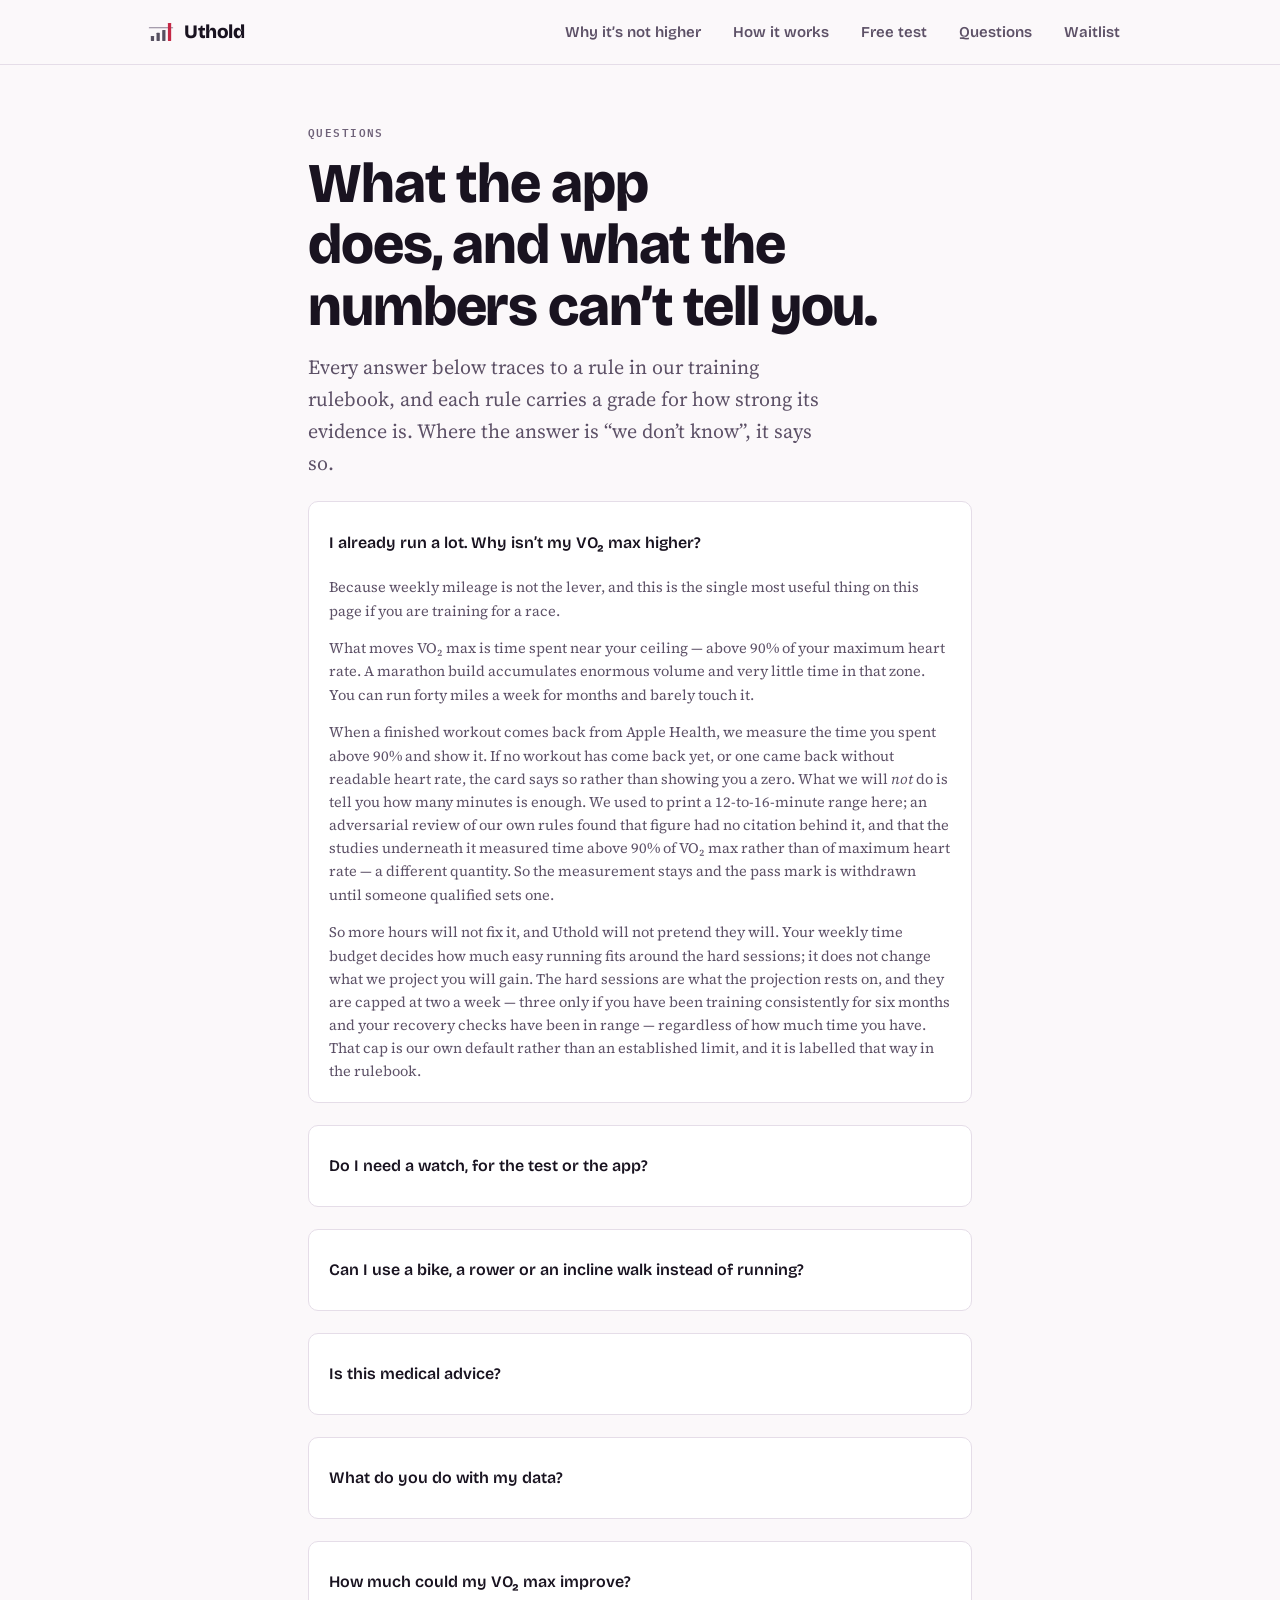
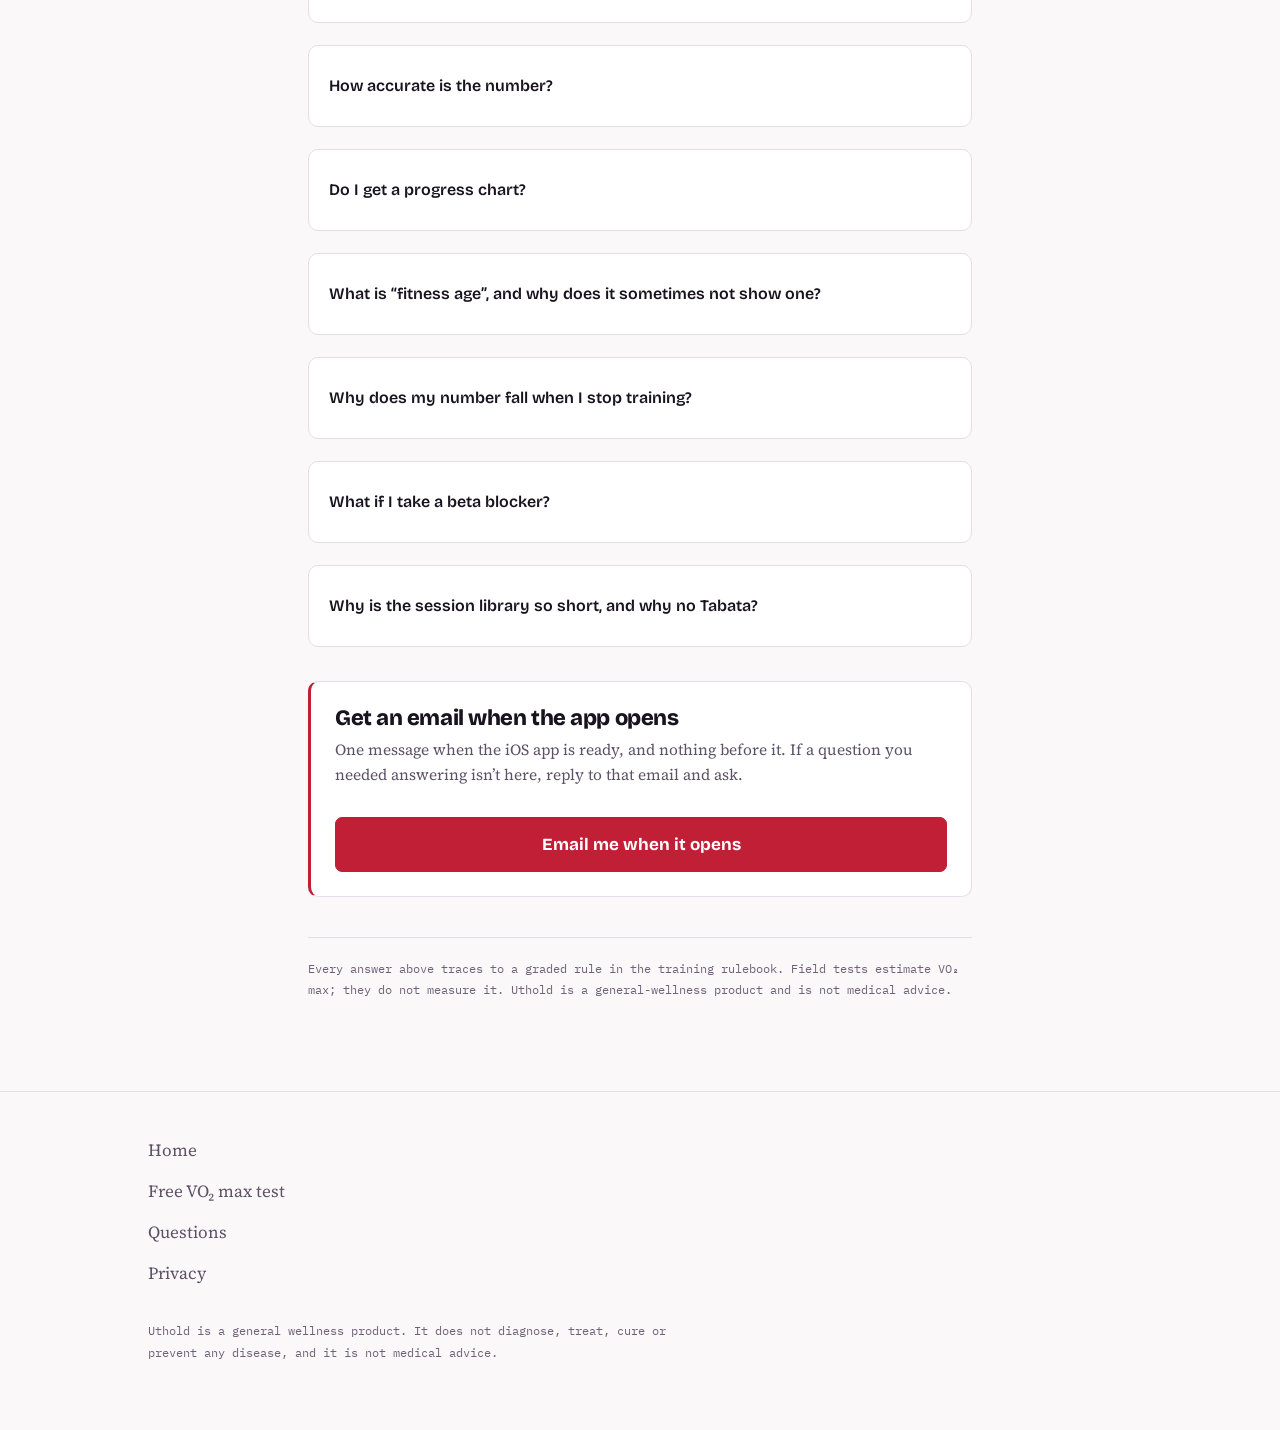
==== commit 0a6f4dec: "Restore the in-session stop rule (now implemented); name the hard-session cap; correct the time-in-z" ====
--- a/faq.html
+++ b/faq.html
@@ -53,10 +53,12 @@
     <summary>I already run a lot. Why isn’t my VO₂ max higher?</summary>
     <p style="margin-top:12px">Because weekly mileage is not the lever, and this is the single most
     useful thing on this page if you are training for a race.</p>
-    <p>What moves VO₂ max is time spent near your ceiling — above about 90% of your maximum heart
+    <p>What moves VO₂ max is time spent near your ceiling — above 90% of your maximum heart
     rate. A marathon build accumulates enormous volume and very little time in that zone. You can
     run forty miles a week for months and barely touch it.</p>
-    <p>We measure that time and show it to you after every hard session. What we will <i>not</i>
+    <p>When a finished workout comes back from Apple Health, we measure the time you spent above
+    90% and show it. If no workout has come back yet, or one came back without readable heart rate,
+    the card says so rather than showing you a zero. What we will <i>not</i>
     do is tell you how many minutes is enough. We used to print a 12-to-16-minute range here; an
     adversarial review of our own rules found that figure had no citation behind it, and that the
     studies underneath it measured time above 90% of VO₂ max rather than of maximum heart rate —
@@ -65,7 +67,10 @@
     <p style="margin-bottom:0">So more hours will not fix it, and Uthold will not pretend they
     will. Your weekly time budget decides how much easy running fits around the hard sessions; it
     does not change what we project you will gain. The hard sessions are what the projection rests
-    on, and they are capped for recovery reasons regardless of how much time you have.</p>
+    on, and they are capped at two a week — three only if you have been training consistently for
+    six months and your recovery checks have been in range — regardless of how much time you have.
+    That cap is our own default rather than an established limit, and it is labelled that way in
+    the rulebook.</p>
   </details>
   <details>
     <summary>Do I need a watch, for the test or the app?</summary>
@@ -100,8 +105,9 @@
     the app stops <b>all</b> training — not just the hard sessions — until you confirm a clinician
     has cleared you. Other answers restrict you to light activity only, which is less than the
     moderate training an all-clear allows.</p>
-    <p style="margin-bottom:0">The same stop rule appears inside every hard session. If it triggers
-    mid-workout the lock applies from that moment, and only confirmed clearance lifts it — not time
+    <p style="margin-bottom:0">The same five symptoms appear inside every hard session. If you
+    report one mid-workout the lock applies from that moment and covers everything — intervals,
+    easy running and the field test alike — and only confirmed clearance lifts it. Not time
     passing, and not simply feeling better. It is a gate, not a notice you click past.</p>
   </details>
   <details>
@@ -110,7 +116,10 @@
     transmits nothing. No account, no cookie from us, no record kept. Close the tab and it is gone.
     If you join the waitlist we store your email address and nothing else — your test result is
     never attached to it.</p>
-    <p>In the app, health data is read-only and limited to the three types actually used. Nothing
+    <p>In the app, health data is read-only — the app never writes anything back to Health — and
+    each type is asked for when the feature that needs it is first opened: VO₂ max, heart rate,
+    resting heart rate and your date of birth at the start, then workouts, sleep and heart-rate
+    variability only when you open the screen that uses them. Nothing
     is passed to advertising or analytics, because there is no advertising or analytics SDK in it.
     The privacy manifest declares zero collected data types.</p>
     <p style="margin-bottom:0">We had written “never iCloud”, then found the stored health record
--- a/site.css
+++ b/site.css
@@ -131,8 +131,9 @@
   padding:clamp(24px,4vw,38px);margin-top:30px;max-width:620px}
 .signup label{display:block;font-family:var(--mono);font-size:11px;letter-spacing:.09em;
   text-transform:uppercase;color:var(--ink-3);margin-bottom:6px}
+/* 16px floor — below it, iOS Safari zooms on focus. */
 .signup input[type=email]{width:100%;padding:13px 14px;min-height:48px;font-family:var(--mono);
-  font-size:15px;color:var(--ink);background:var(--ground);border:1px solid var(--rule-2);border-radius:6px}
+  font-size:16px;color:var(--ink);background:var(--ground);border:1px solid var(--rule-2);border-radius:6px}
 .signup .btn{width:100%;margin-top:14px}
 .signup .small{font-size:14px;color:var(--ink-2);margin:16px 0 0}
 
--- a/test.css
+++ b/test.css
@@ -38,8 +38,10 @@
 main label{display:block;font-family:var(--mono);font-size:11px;letter-spacing:.08em;
   text-transform:uppercase;color:var(--ink-3);margin-bottom:6px}
 main label[for]{color:var(--ink-3)}
+/* 16px is the floor: iOS Safari zooms the page when a focused input is smaller,
+   and these are every field in the conversion flow. */
 main input,main select{width:100%;padding:12px 13px;min-height:48px;font-family:var(--mono);
-  font-size:15px;color:var(--ink);background:var(--ground);border:1px solid var(--rule-2);border-radius:6px}
+  font-size:16px;color:var(--ink);background:var(--ground);border:1px solid var(--rule-2);border-radius:6px}
 .row-unit{display:grid;grid-template-columns:1fr auto;gap:8px}
 
 .go{margin-top:20px;width:100%;appearance:none;border:0;border-radius:7px;background:var(--arterial);
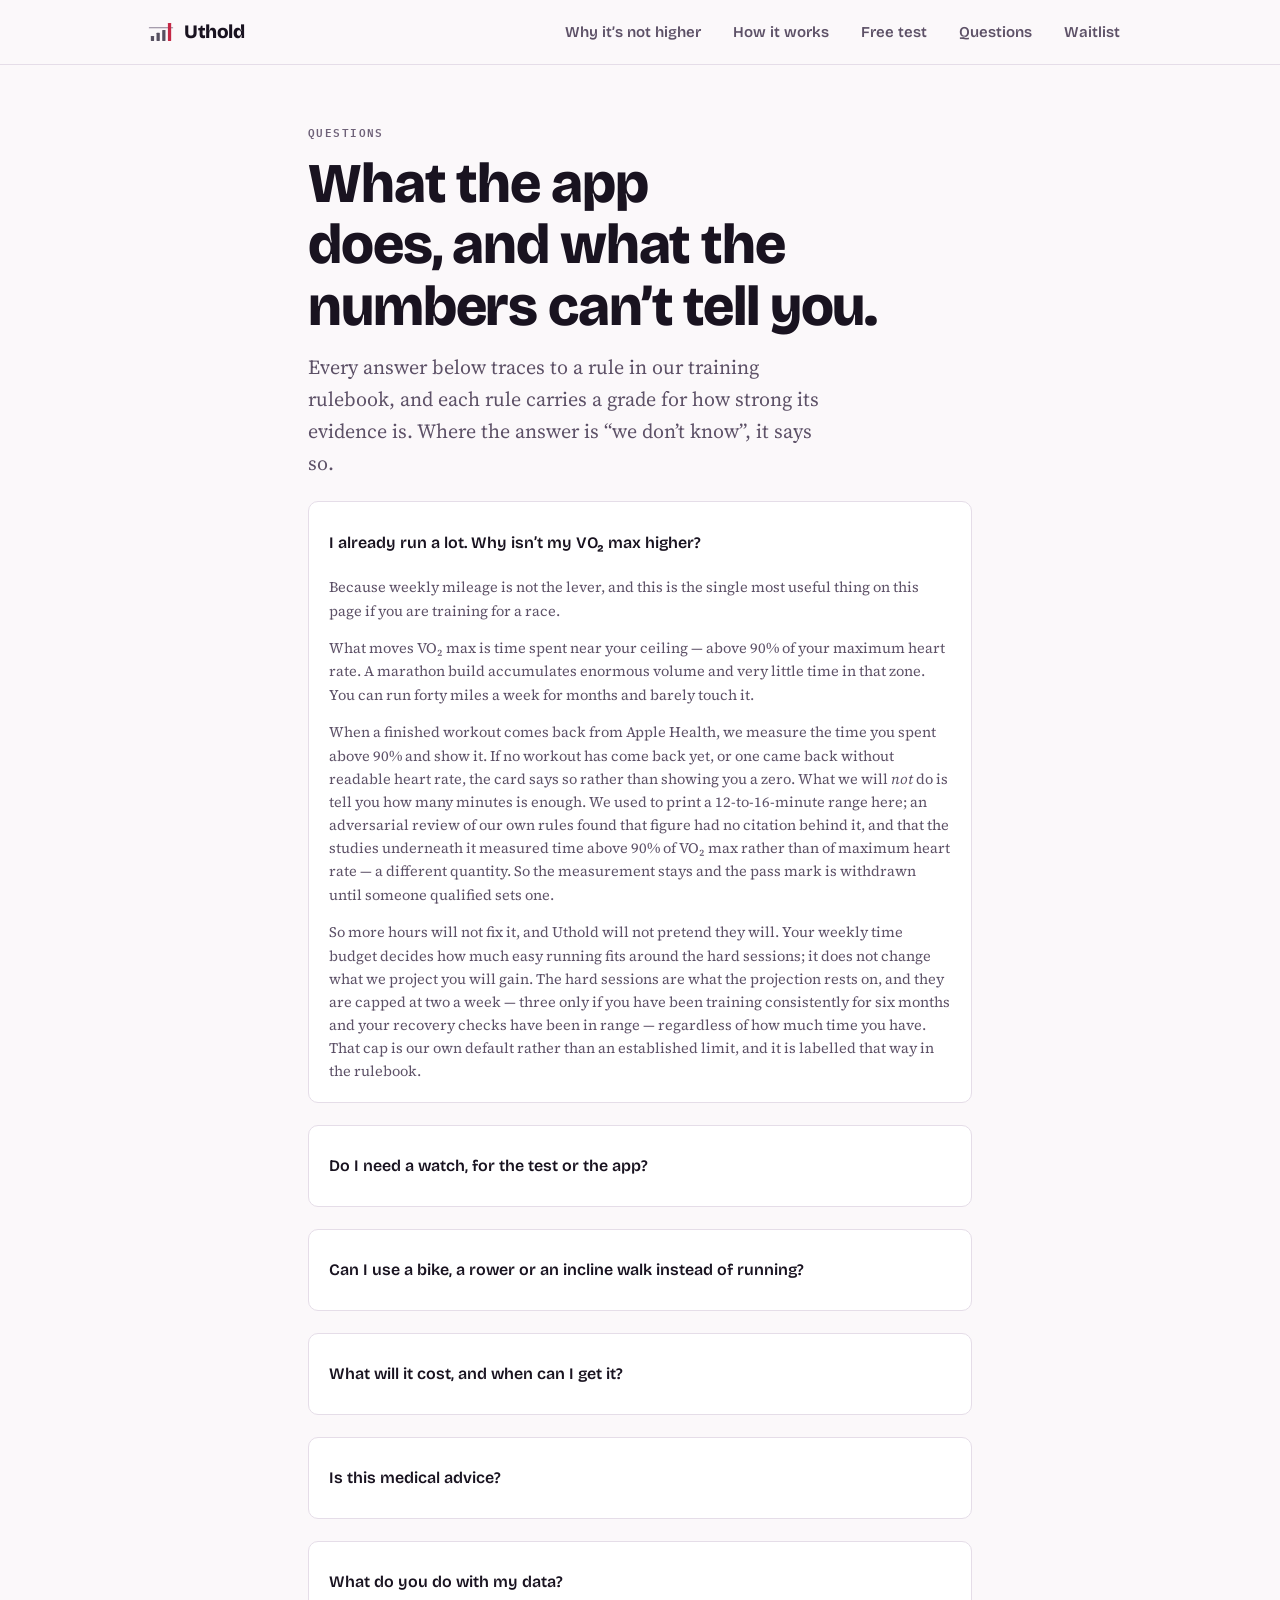
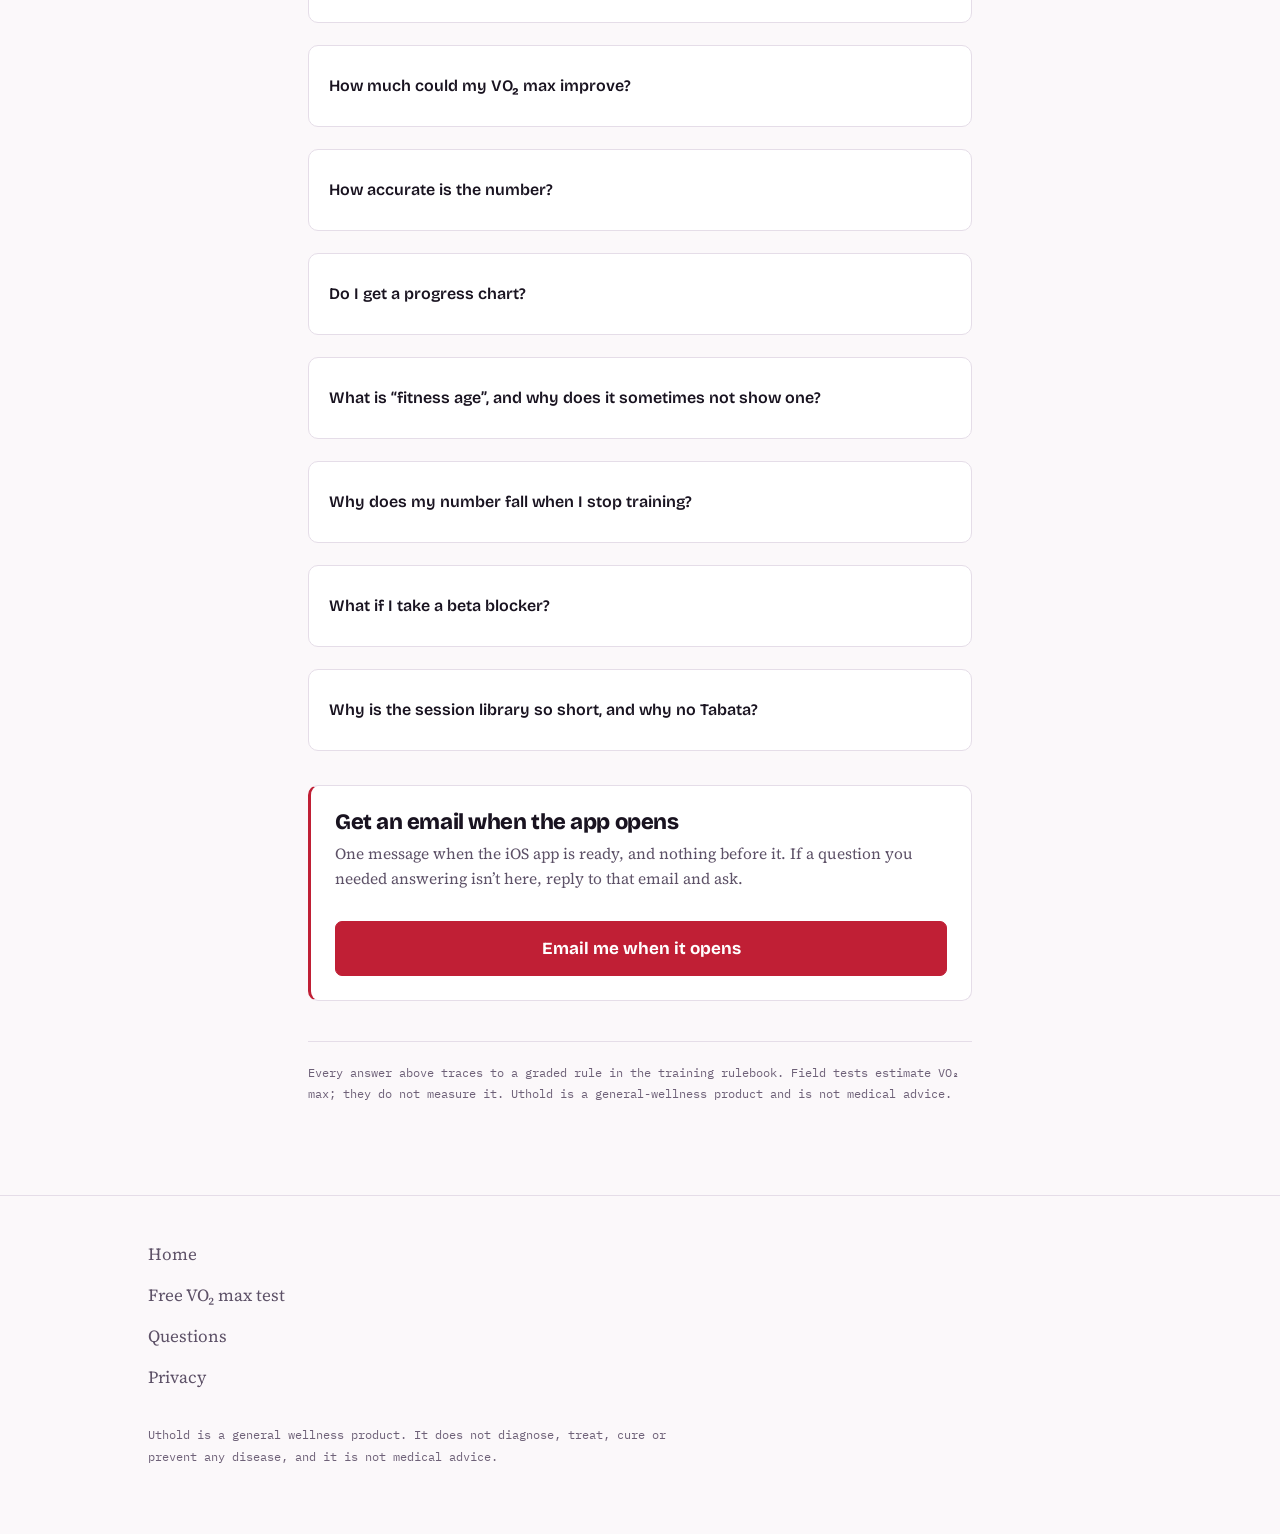
==== commit 24dedc93: "Publish the price, and open the site to search $12/month or $89/year, stated as the intended price a" ====
--- a/faq.html
+++ b/faq.html
@@ -3,10 +3,19 @@
 <head>
 <meta charset="utf-8">
 <meta name="viewport" content="width=device-width,initial-scale=1">
-<!-- PRE-LAUNCH: delete this line at launch (see README.md) -->
-<meta name="robots" content="noindex">
 <title>Questions — Uthold</title>
 <meta name="description" content="Straight answers about VO₂ max, what training can and cannot change, how accurate a field test is, and what Uthold does with your data.">
+<link rel="canonical" href="https://uthold.com/faq.html">
+<meta property="og:type" content="website">
+<meta property="og:site_name" content="Uthold">
+<meta property="og:url" content="https://uthold.com/faq.html">
+<meta property="og:title" content="Questions — Uthold">
+<meta property="og:description" content="Straight answers about VO₂ max, what training can and cannot change, how accurate a field test is, and what Uthold does with your data.">
+<meta property="og:image" content="https://uthold.com/img/og.png">
+<meta property="og:image:width" content="1200">
+<meta property="og:image:height" content="630">
+<meta property="og:image:alt" content="Uthold. Four ascending bars, the fourth breaking through a ceiling line.">
+<meta name="twitter:card" content="summary_large_image">
 <link rel="icon" href="brand/favicon.svg" type="image/svg+xml">
 <link rel="apple-touch-icon" href="brand/png/apple-touch-icon.png">
 <link rel="preconnect" href="https://fonts.googleapis.com">
@@ -91,9 +100,23 @@
     actual maximum on a bike — which would turn a hard-but-doable interval into one nobody can
     complete. So we do not carry targets across modalities automatically, and we do not apply a
     universal offset, because there isn’t a defensible one.</p>
-    <p style="margin-bottom:0">Where a modality-specific target exists, we use it. Where one
-    doesn’t, the session falls back to effort-based guidance within whatever safety restrictions
-    apply to you. Effort guidance does not guarantee a particular percentage of maximum.</p>
+    <p>Where a modality-specific target exists, we use it. Where one doesn’t, the session falls
+    back to effort-based guidance within whatever safety restrictions apply to you. Effort guidance
+    does not guarantee a particular percentage of maximum.</p>
+    <p style="margin-bottom:0">One session is the exception, and it is tied to a single machine:
+    the two-effort all-out sprint session is <b>stationary cycling only</b>, because a stationary
+    bike is what the study behind it used and an all-out effort is the worst place to improvise a
+    substitute. Everything else travels.</p>
+  </details>
+  <details>
+    <summary>What will it cost, and when can I get it?</summary>
+    <p style="margin-top:12px"><b>$12 a month, or $89 a year</b> &mdash; about $7.40 a month. That
+    is the intended price when the iOS app opens.</p>
+    <p>There is no date. The app is being built, and saying a month we might miss would be the
+    first promise we broke. The waitlist gets one email when it opens, and nothing before it.</p>
+    <p style="margin-bottom:0">Nothing is charged now and there is nothing to buy &mdash; the app
+    has no account system and no checkout in it yet. The <a href="test.html">field test on this
+    site</a> is free and needs no signup.</p>
   </details>
   <details>
     <summary>Is this medical advice?</summary>
--- a/site.css
+++ b/site.css
@@ -207,3 +207,12 @@
 .shots-compact figcaption{font-size:15px;color:var(--ink-2);margin-top:14px}
 .shots-compact b{color:var(--ink);font-family:var(--display)}
 @media (max-width:620px){.shots-compact{grid-template-columns:1fr;max-width:340px}}
+
+/* Price. Two figures, stated plainly and never as a strikethrough against an
+   invented "usual" price. The monthly equivalent of the annual is spelled out
+   because working it out is the reader's job otherwise. */
+.price-row{display:flex;flex-wrap:wrap;gap:14px 40px;margin:18px 0 22px}
+.price{display:flex;align-items:baseline;gap:10px;flex-wrap:wrap}
+.price .amt{font-family:var(--display);font-weight:800;font-size:clamp(34px,6vw,46px);
+  letter-spacing:-0.02em;color:var(--ink);line-height:1.05}
+.price .per{font-size:16px;color:var(--ink-2)}
